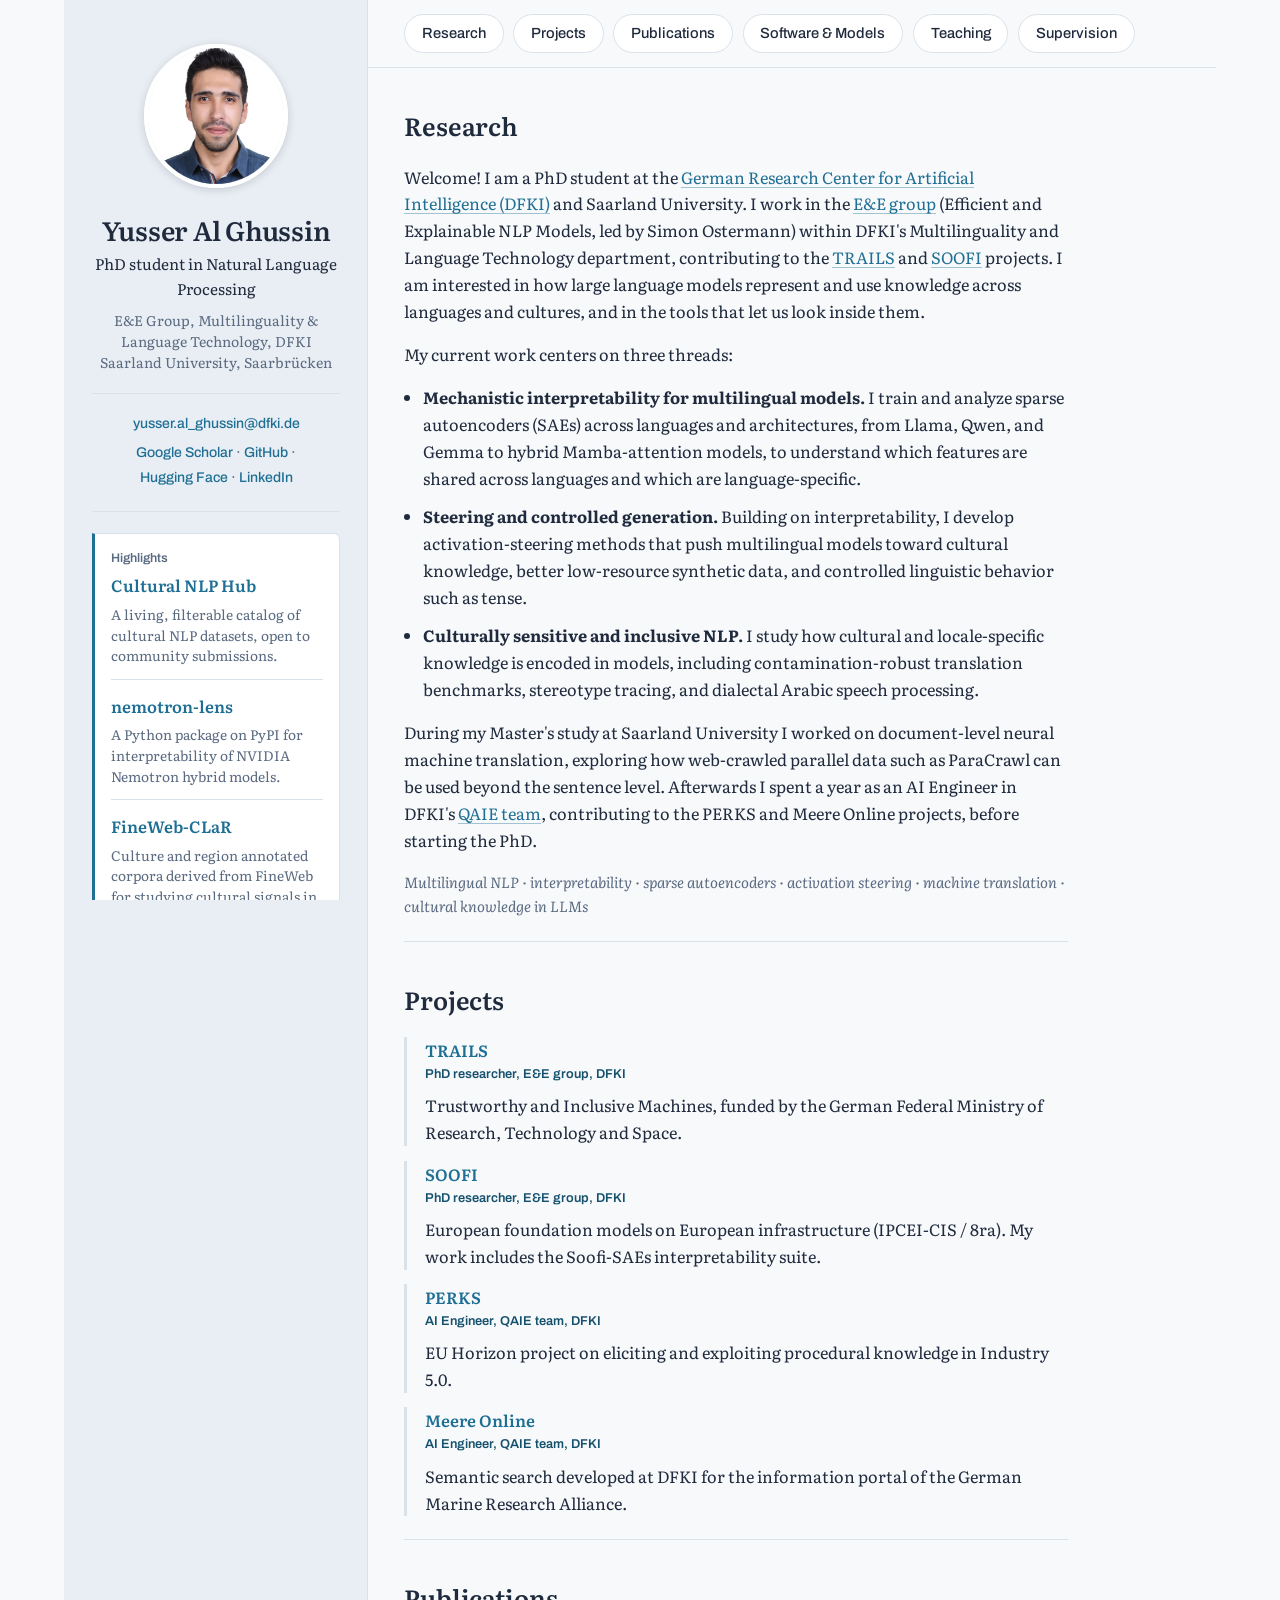
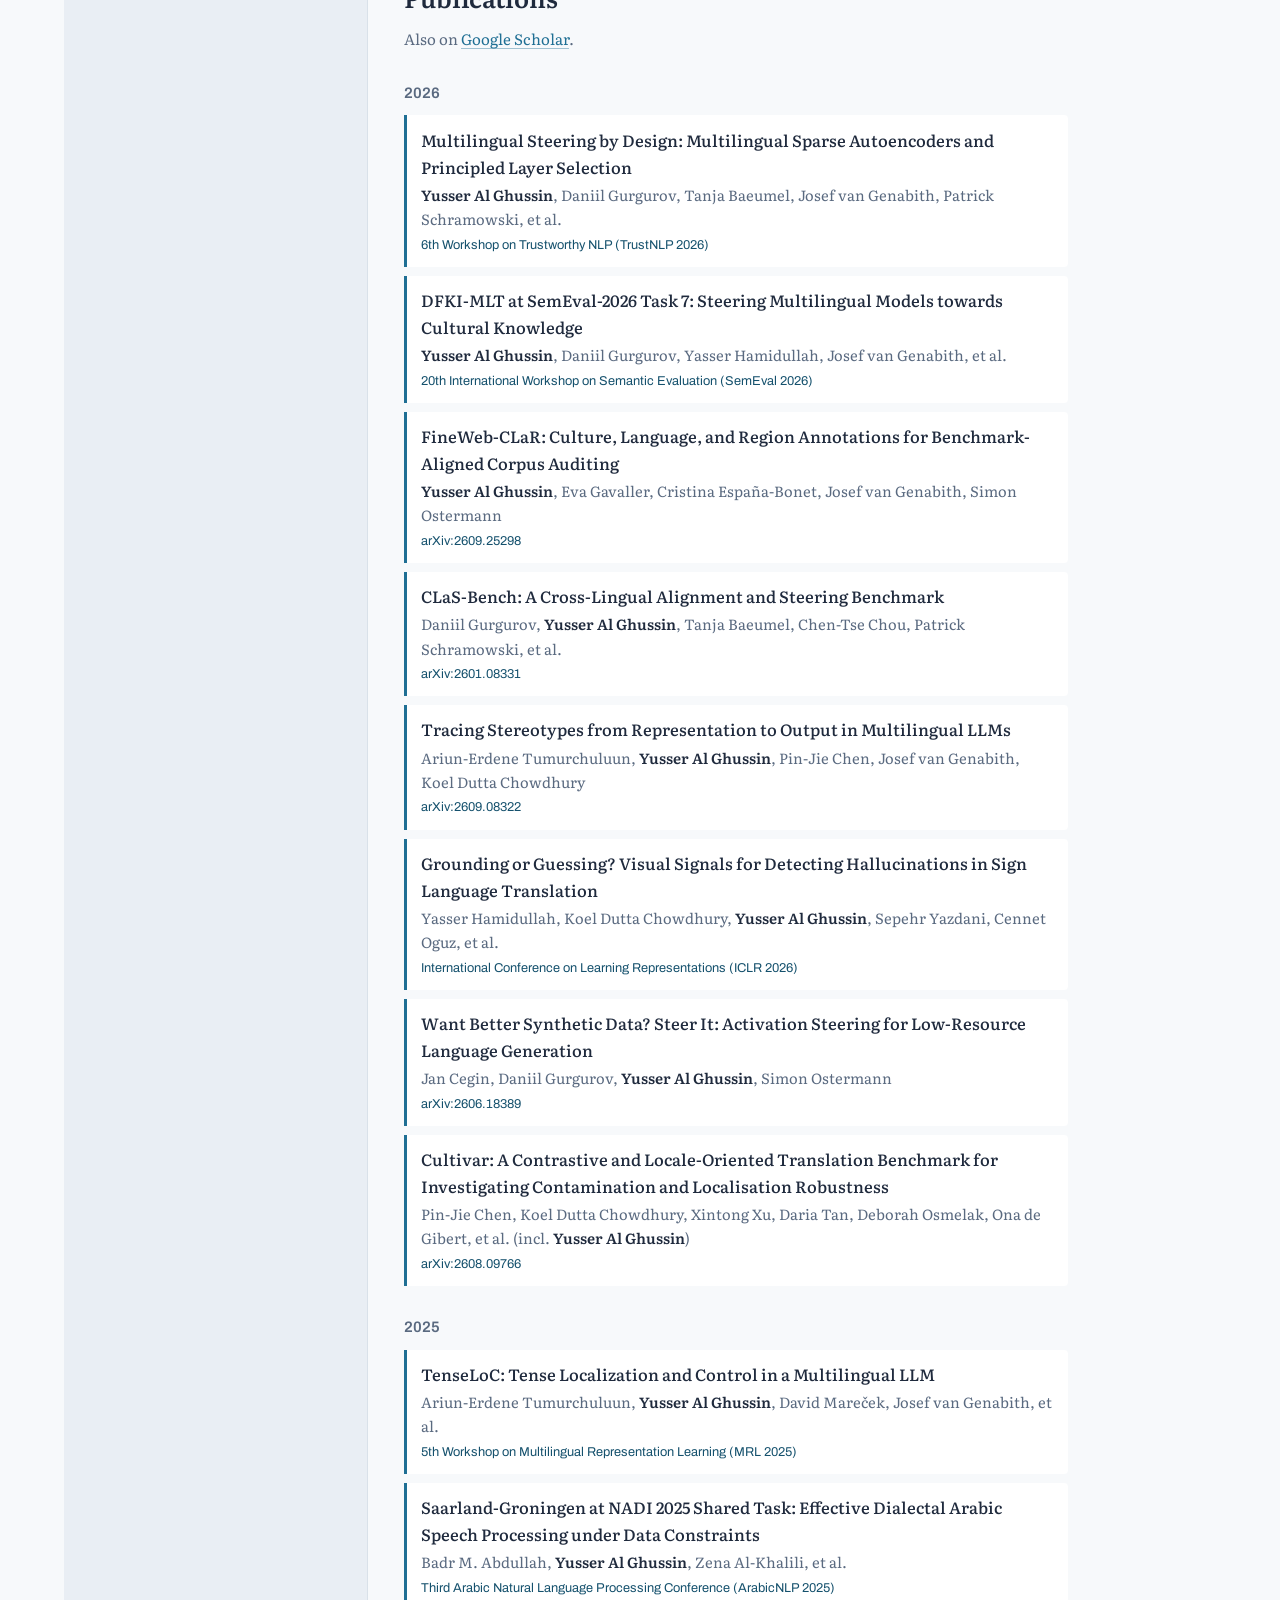
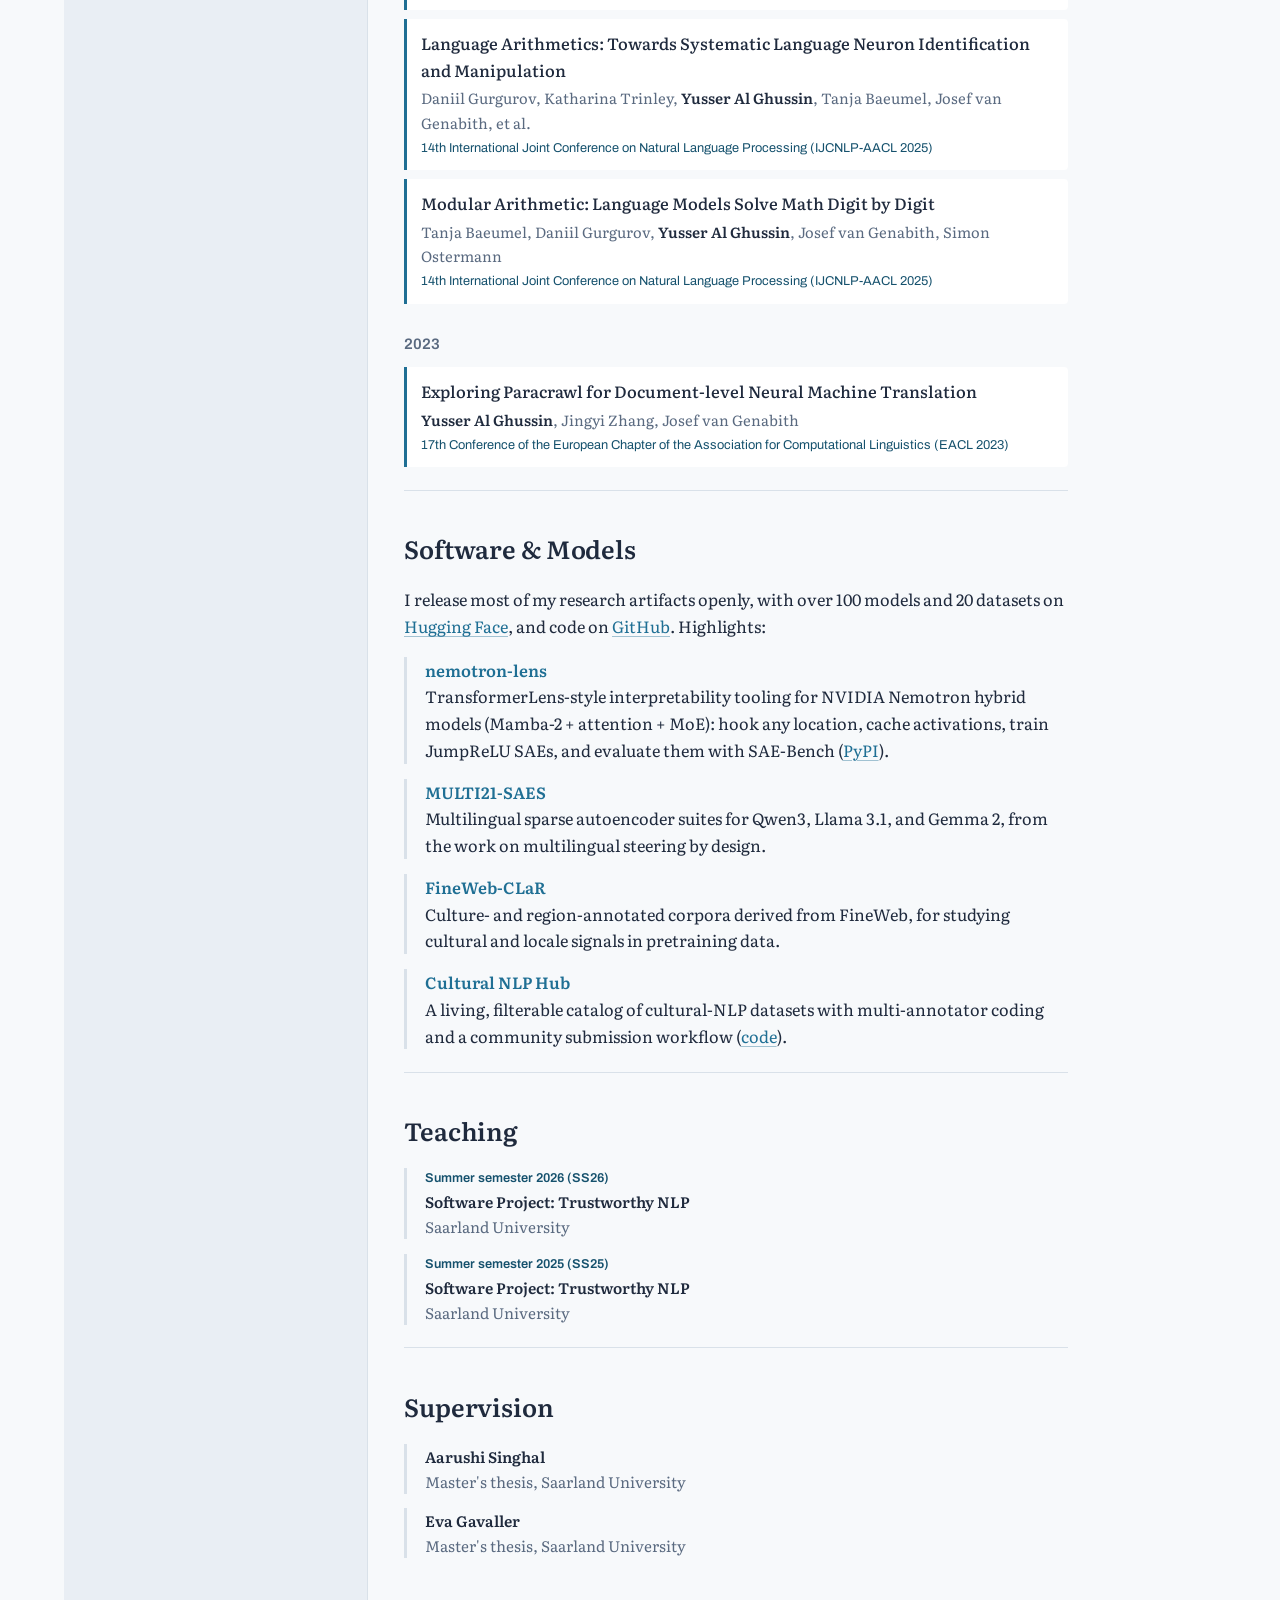
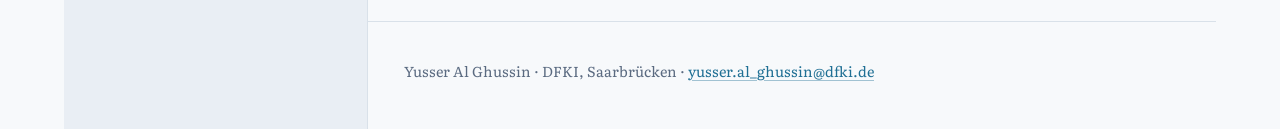
==== index.html @ ccde4823 "Add FineWeb-CLaR paper from Google Scholar Co-Authored-By: Claude Fable 5 <noreply@anthropic.com> Cl" ====
<!DOCTYPE html>
<html lang="en">
<head>
  <meta charset="utf-8">
  <meta name="viewport" content="width=device-width, initial-scale=1">
  <title>Yusser Al Ghussin</title>
  <meta name="description" content="Yusser Al Ghussin, PhD student at DFKI (TRAILS) and Saarland University. Multilingual NLP, interpretability, sparse autoencoders, and cultural knowledge in language models.">
  <link rel="canonical" href="https://yusser96.github.io/">
  <meta property="og:type" content="profile">
  <meta property="og:title" content="Yusser Al Ghussin">
  <meta property="og:description" content="PhD student at DFKI and Saarland University. Multilingual NLP, interpretability, sparse autoencoders, and cultural knowledge in language models.">
  <meta property="og:url" content="https://yusser96.github.io/">
  <meta property="og:image" content="https://yusser96.github.io/assets/profile.jpg">
  <meta name="twitter:card" content="summary">
  <script type="application/ld+json">
  {
    "@context": "https://schema.org",
    "@type": "Person",
    "name": "Yusser Al Ghussin",
    "url": "https://yusser96.github.io/",
    "image": "https://yusser96.github.io/assets/profile.jpg",
    "jobTitle": "PhD Student in Natural Language Processing",
    "email": "mailto:yusser.al_ghussin@dfki.de",
    "worksFor": [
      {
        "@type": "Organization",
        "name": "German Research Center for Artificial Intelligence (DFKI)",
        "url": "https://www.dfki.de"
      },
      {
        "@type": "CollegeOrUniversity",
        "name": "Saarland University",
        "url": "https://www.uni-saarland.de"
      }
    ],
    "knowsAbout": ["Multilingual NLP", "Interpretability", "Sparse Autoencoders", "Activation Steering", "Machine Translation", "Cultural Knowledge in Language Models"],
    "sameAs": [
      "https://scholar.google.com/citations?user=9yrUZzwAAAAJ",
      "https://github.com/Yusser96",
      "https://huggingface.co/Yusser",
      "https://www.linkedin.com/in/yusser-al-ghussin-402a30158/"
    ]
  }
  </script>
  <link rel="preconnect" href="https://fonts.googleapis.com">
  <link rel="preconnect" href="https://fonts.gstatic.com" crossorigin>
  <link href="https://fonts.googleapis.com/css2?family=Archivo:wght@400;500;600&family=Literata:ital,opsz,wght@0,7..72,400;0,7..72,500;0,7..72,600;1,7..72,400&display=swap" rel="stylesheet">
  <link rel="stylesheet" href="style.css">
  <link rel="icon" href="data:image/svg+xml,<svg xmlns='http://www.w3.org/2000/svg' viewBox='0 0 100 100'><circle cx='50' cy='50' r='46' fill='%231F6F94'/><text x='50' y='66' font-size='48' text-anchor='middle' fill='white' font-family='Georgia'>Y</text></svg>">
</head>
<body>

<div class="layout">

<aside class="sidebar">
  <div class="portrait">
    <img src="assets/profile.jpg" alt="Portrait of Yusser Al Ghussin"
         onerror="this.replaceWith(Object.assign(document.createElement('div'),{className:'monogram',textContent:'YA'}))">
  </div>
  <h1>Yusser Al&nbsp;Ghussin</h1>
  <p class="role">PhD student in Natural Language Processing</p>
  <p class="affiliation">E&amp;E Group, Multilinguality &amp; Language Technology, DFKI<br>
    Saarland University, Saarbrücken</p>
  <p class="side-email"><a href="mailto:yusser.al_ghussin@dfki.de">yusser.al_ghussin@dfki.de</a></p>
  <nav class="side-links" aria-label="Profiles">
    <a href="https://scholar.google.com/citations?user=9yrUZzwAAAAJ&amp;hl=en">Google Scholar</a> &middot;
    <a href="https://github.com/Yusser96">GitHub</a> &middot;
    <a href="https://huggingface.co/Yusser">Hugging Face</a> &middot;
    <a href="https://www.linkedin.com/in/yusser-al-ghussin-402a30158/">LinkedIn</a>
  </nav>
  <hr class="side-rule">
  <div class="highlight">
    <p class="highlight-label">Highlights</p>
    <a class="highlight-name" href="https://yusser96.github.io/cultural-nlp-hub/">Cultural NLP Hub</a>
    <p class="highlight-desc">A living, filterable catalog of cultural NLP datasets, open to community submissions.</p>
    <a class="highlight-name highlight-more" href="https://pypi.org/project/nemotron-lens/0.1.0/">nemotron-lens</a>
    <p class="highlight-desc">A Python package on PyPI for interpretability of NVIDIA Nemotron hybrid models.</p>
    <a class="highlight-name highlight-more" href="https://github.com/Yusser96/FineWeb-CLaR">FineWeb-CLaR</a>
    <p class="highlight-desc">Culture and region annotated corpora derived from FineWeb for studying cultural signals in pretraining data.</p>
  </div>
</aside>

<div class="content">

<nav class="tabs" aria-label="Sections">
  <a href="#research">Research</a>
  <a href="#projects">Projects</a>
  <a href="#publications">Publications</a>
  <a href="#software">Software &amp; Models</a>
  <a href="#teaching">Teaching</a>
  <a href="#supervision">Supervision</a>
</nav>

<main>

<section id="research">
  <h2>Research</h2>
  <p>Welcome! I am a PhD student at the <a href="https://www.dfki.de/en/web">German Research Center for Artificial Intelligence (DFKI)</a> and Saarland University. I work in the <a href="https://www.dfki.de/en/web/research/research-departments/multilinguality-and-language-technology/ee-team">E&amp;E group</a> (Efficient and Explainable NLP Models, led by Simon Ostermann) within DFKI's Multilinguality and Language Technology department, contributing to the <a href="https://trails-dfki.github.io">TRAILS</a> and <a href="https://www.soofi.info">SOOFI</a> projects. I am interested in how large language models represent and use knowledge across languages and cultures, and in the tools that let us look inside them.</p>
  <p>My current work centers on three threads:</p>
  <ul class="research-threads">
    <li><strong>Mechanistic interpretability for multilingual models.</strong> I train and analyze sparse autoencoders (SAEs) across languages and architectures, from Llama, Qwen, and Gemma to hybrid Mamba-attention models, to understand which features are shared across languages and which are language-specific.</li>
    <li><strong>Steering and controlled generation.</strong> Building on interpretability, I develop activation-steering methods that push multilingual models toward cultural knowledge, better low-resource synthetic data, and controlled linguistic behavior such as tense.</li>
    <li><strong>Culturally sensitive and inclusive NLP.</strong> I study how cultural and locale-specific knowledge is encoded in models, including contamination-robust translation benchmarks, stereotype tracing, and dialectal Arabic speech processing.</li>
  </ul>
  <p>During my Master's study at Saarland University I worked on document-level neural machine translation, exploring how web-crawled parallel data such as ParaCrawl can be used beyond the sentence level. Afterwards I spent a year as an AI Engineer in DFKI's <a href="https://www.dfki.de/en/web/research/research-departments/multilinguality-and-language-technology/qaie-team">QAIE team</a>, contributing to the PERKS and Meere Online projects, before starting the PhD.</p>
  <p class="keywords">Multilingual NLP &middot; interpretability &middot; sparse autoencoders &middot; activation steering &middot; machine translation &middot; cultural knowledge in LLMs</p>
</section>

<section id="projects">
  <h2>Projects</h2>
  <ul class="projects">
    <li>
      <span class="project-name"><a href="https://trails-dfki.github.io">TRAILS</a></span>
      <span class="project-role">PhD researcher, E&amp;E group, DFKI</span>
      Trustworthy and Inclusive Machines, funded by the German Federal Ministry of Research, Technology and Space.
    </li>
    <li>
      <span class="project-name"><a href="https://www.soofi.info">SOOFI</a></span>
      <span class="project-role">PhD researcher, E&amp;E group, DFKI</span>
      European foundation models on European infrastructure (IPCEI-CIS / 8ra). My work includes the Soofi-SAEs interpretability suite.
    </li>
    <li>
      <span class="project-name"><a href="https://perks-project.eu">PERKS</a></span>
      <span class="project-role">AI Engineer, QAIE team, DFKI</span>
      EU Horizon project on eliciting and exploiting procedural knowledge in Industry 5.0.
    </li>
    <li>
      <span class="project-name"><a href="https://www.meere-online.de/en/search/about-meere-online-search">Meere Online</a></span>
      <span class="project-role">AI Engineer, QAIE team, DFKI</span>
      Semantic search developed at DFKI for the information portal of the German Marine Research Alliance.
    </li>
  </ul>
</section>

<section id="publications">
  <h2>Publications</h2>
  <p class="section-note">Also on <a href="https://scholar.google.com/citations?user=9yrUZzwAAAAJ&amp;hl=en">Google Scholar</a>.</p>

  <h3>2026</h3>
  <ol class="pubs">
    <li>
      <span class="pub-title"><a href="https://arxiv.org/abs/2605.23036">Multilingual Steering by Design: Multilingual Sparse Autoencoders and Principled Layer Selection</a></span>
      <span class="pub-authors"><em>Yusser Al Ghussin</em>, Daniil Gurgurov, Tanja Baeumel, Josef van Genabith, Patrick Schramowski, et al.</span>
      <span class="pub-venue">6th Workshop on Trustworthy NLP (TrustNLP 2026)</span>
    </li>
    <li>
      <span class="pub-title"><a href="https://scholar.google.com/citations?user=9yrUZzwAAAAJ&amp;hl=en">DFKI-MLT at SemEval-2026 Task 7: Steering Multilingual Models towards Cultural Knowledge</a></span>
      <span class="pub-authors"><em>Yusser Al Ghussin</em>, Daniil Gurgurov, Yasser Hamidullah, Josef van Genabith, et al.</span>
      <span class="pub-venue">20th International Workshop on Semantic Evaluation (SemEval 2026)</span>
    </li>
    <li>
      <span class="pub-title"><a href="https://arxiv.org/abs/2609.25298">FineWeb-CLaR: Culture, Language, and Region Annotations for Benchmark-Aligned Corpus Auditing</a></span>
      <span class="pub-authors"><em>Yusser Al Ghussin</em>, Eva Gavaller, Cristina España-Bonet, Josef van Genabith, Simon Ostermann</span>
      <span class="pub-venue">arXiv:2609.25298</span>
    </li>
    <li>
      <span class="pub-title"><a href="https://arxiv.org/abs/2601.08331">CLaS-Bench: A Cross-Lingual Alignment and Steering Benchmark</a></span>
      <span class="pub-authors">Daniil Gurgurov, <em>Yusser Al Ghussin</em>, Tanja Baeumel, Chen-Tse Chou, Patrick Schramowski, et al.</span>
      <span class="pub-venue">arXiv:2601.08331</span>
    </li>
    <li>
      <span class="pub-title"><a href="https://arxiv.org/abs/2609.08322">Tracing Stereotypes from Representation to Output in Multilingual LLMs</a></span>
      <span class="pub-authors">Ariun-Erdene Tumurchuluun, <em>Yusser Al Ghussin</em>, Pin-Jie Chen, Josef van Genabith, Koel Dutta Chowdhury</span>
      <span class="pub-venue">arXiv:2609.08322</span>
    </li>
    <li>
      <span class="pub-title"><a href="https://scholar.google.com/citations?user=9yrUZzwAAAAJ&amp;hl=en">Grounding or Guessing? Visual Signals for Detecting Hallucinations in Sign Language Translation</a></span>
      <span class="pub-authors">Yasser Hamidullah, Koel Dutta Chowdhury, <em>Yusser Al Ghussin</em>, Sepehr Yazdani, Cennet Oguz, et al.</span>
      <span class="pub-venue">International Conference on Learning Representations (ICLR 2026)</span>
    </li>
    <li>
      <span class="pub-title"><a href="https://arxiv.org/abs/2606.18389">Want Better Synthetic Data? Steer It: Activation Steering for Low-Resource Language Generation</a></span>
      <span class="pub-authors">Jan Cegin, Daniil Gurgurov, <em>Yusser Al Ghussin</em>, Simon Ostermann</span>
      <span class="pub-venue">arXiv:2606.18389</span>
    </li>
    <li>
      <span class="pub-title"><a href="https://arxiv.org/abs/2608.09766">Cultivar: A Contrastive and Locale-Oriented Translation Benchmark for Investigating Contamination and Localisation Robustness</a></span>
      <span class="pub-authors">Pin-Jie Chen, Koel Dutta Chowdhury, Xintong Xu, Daria Tan, Deborah Osmelak, Ona de Gibert, et al. (incl. <em>Yusser Al Ghussin</em>)</span>
      <span class="pub-venue">arXiv:2608.09766</span>
    </li>
  </ol>

  <h3>2025</h3>
  <ol class="pubs">
    <li>
      <span class="pub-title"><a href="https://scholar.google.com/citations?user=9yrUZzwAAAAJ&amp;hl=en">TenseLoC: Tense Localization and Control in a Multilingual LLM</a></span>
      <span class="pub-authors">Ariun-Erdene Tumurchuluun, <em>Yusser Al Ghussin</em>, David Mareček, Josef van Genabith, et al.</span>
      <span class="pub-venue">5th Workshop on Multilingual Representation Learning (MRL 2025)</span>
    </li>
    <li>
      <span class="pub-title"><a href="https://scholar.google.com/citations?user=9yrUZzwAAAAJ&amp;hl=en">Saarland-Groningen at NADI 2025 Shared Task: Effective Dialectal Arabic Speech Processing under Data Constraints</a></span>
      <span class="pub-authors">Badr M. Abdullah, <em>Yusser Al Ghussin</em>, Zena Al-Khalili, et al.</span>
      <span class="pub-venue">Third Arabic Natural Language Processing Conference (ArabicNLP 2025)</span>
    </li>
    <li>
      <span class="pub-title"><a href="https://scholar.google.com/citations?user=9yrUZzwAAAAJ&amp;hl=en">Language Arithmetics: Towards Systematic Language Neuron Identification and Manipulation</a></span>
      <span class="pub-authors">Daniil Gurgurov, Katharina Trinley, <em>Yusser Al Ghussin</em>, Tanja Baeumel, Josef van Genabith, et al.</span>
      <span class="pub-venue">14th International Joint Conference on Natural Language Processing (IJCNLP-AACL 2025)</span>
    </li>
    <li>
      <span class="pub-title"><a href="https://scholar.google.com/citations?user=9yrUZzwAAAAJ&amp;hl=en">Modular Arithmetic: Language Models Solve Math Digit by Digit</a></span>
      <span class="pub-authors">Tanja Baeumel, Daniil Gurgurov, <em>Yusser Al Ghussin</em>, Josef van Genabith, Simon Ostermann</span>
      <span class="pub-venue">14th International Joint Conference on Natural Language Processing (IJCNLP-AACL 2025)</span>
    </li>
  </ol>

  <h3>2023</h3>
  <ol class="pubs">
    <li>
      <span class="pub-title"><a href="https://aclanthology.org/2023.findings-eacl.62/">Exploring Paracrawl for Document-level Neural Machine Translation</a></span>
      <span class="pub-authors"><em>Yusser Al Ghussin</em>, Jingyi Zhang, Josef van Genabith</span>
      <span class="pub-venue">17th Conference of the European Chapter of the Association for Computational Linguistics (EACL 2023)</span>
    </li>
  </ol>
</section>

<section id="software">
  <h2>Software &amp; Models</h2>
  <p>I release most of my research artifacts openly, with over 100 models and 20 datasets on <a href="https://huggingface.co/Yusser">Hugging Face</a>, and code on <a href="https://github.com/Yusser96">GitHub</a>. Highlights:</p>
  <ul class="projects">
    <li>
      <span class="project-name"><a href="https://github.com/Yusser96/nemotron-lens">nemotron-lens</a></span>
      TransformerLens-style interpretability tooling for NVIDIA Nemotron hybrid models (Mamba-2 + attention + MoE): hook any location, cache activations, train JumpReLU SAEs, and evaluate them with SAE-Bench (<a href="https://pypi.org/project/nemotron-lens/0.1.0/">PyPI</a>).
    </li>
    <li>
      <span class="project-name"><a href="https://huggingface.co/Yusser">MULTI21-SAES</a></span>
      Multilingual sparse autoencoder suites for Qwen3, Llama&nbsp;3.1, and Gemma&nbsp;2, from the work on multilingual steering by design.
    </li>
    <li>
      <span class="project-name"><a href="https://github.com/Yusser96/FineWeb-CLaR">FineWeb-CLaR</a></span>
      Culture- and region-annotated corpora derived from FineWeb, for studying cultural and locale signals in pretraining data.
    </li>
    <li>
      <span class="project-name"><a href="https://yusser96.github.io/cultural-nlp-hub/">Cultural NLP Hub</a></span>
      A living, filterable catalog of cultural-NLP datasets with multi-annotator coding and a community submission workflow (<a href="https://github.com/Yusser96/cultural-nlp-hub">code</a>).
    </li>
  </ul>
</section>

<section id="teaching">
  <h2>Teaching</h2>
  <ul class="teaching-list">
    <li>
      <span class="teaching-term">Summer semester 2026 (SS26)</span>
      <span class="teaching-course">Software Project: Trustworthy NLP</span>
      Saarland University
    </li>
    <li>
      <span class="teaching-term">Summer semester 2025 (SS25)</span>
      <span class="teaching-course">Software Project: Trustworthy NLP</span>
      Saarland University
    </li>
  </ul>
</section>

<section id="supervision">
  <h2>Supervision</h2>
  <ul class="teaching-list">
    <li>
      <span class="teaching-course">Aarushi Singhal</span>
      Master's thesis, Saarland University
    </li>
    <li>
      <span class="teaching-course">Eva Gavaller</span>
      Master's thesis, Saarland University
    </li>
  </ul>
</section>

</main>

<footer>
  <p>Yusser Al Ghussin &middot; DFKI, Saarbrücken &middot; <a href="mailto:yusser.al_ghussin@dfki.de">yusser.al_ghussin@dfki.de</a></p>
</footer>

</div>

</div>

</body>
</html>
---- style.css ----
:root {
  --paper: #f7f9fb;
  --ink: #1f2a3d;
  --ink-soft: #5a6a80;
  --teal: #1f6f94;
  --teal-deep: #15516d;
  --rule: #d9e1e9;
  --card: #ffffff;
  --side: #e9eef4;
}

* { box-sizing: border-box; }

html { scroll-behavior: smooth; }

@media (prefers-reduced-motion: reduce) {
  html { scroll-behavior: auto; }
}

body {
  margin: 0;
  background: var(--paper);
  color: var(--ink);
  font-family: "Literata", Georgia, serif;
  font-size: 1.02rem;
  line-height: 1.65;
}

a {
  color: var(--teal);
  text-decoration-color: color-mix(in srgb, var(--teal) 40%, transparent);
  text-underline-offset: 3px;
}
a:hover { color: var(--teal-deep); text-decoration-color: var(--teal-deep); }
a:focus-visible {
  outline: 2px solid var(--teal);
  outline-offset: 2px;
  border-radius: 2px;
}

/* ---------- Two-column layout ---------- */

.layout {
  display: grid;
  grid-template-columns: 19rem minmax(0, 1fr);
  max-width: 72rem;
  margin: 0 auto;
  min-height: 100vh;
  background: linear-gradient(90deg,
    var(--side) 0,
    var(--side) calc(19rem - 1px),
    var(--rule) calc(19rem - 1px),
    var(--rule) 19rem,
    transparent 19rem);
}

/* ---------- Sidebar ---------- */

.sidebar {
  padding: 2.75rem 1.75rem 2rem;
  position: sticky;
  top: 0;
  align-self: start;
  max-height: 100vh;
  overflow-y: auto;
  display: flex;
  flex-direction: column;
  align-items: center;
  text-align: center;
}

.portrait img,
.monogram {
  width: 9rem;
  height: 9rem;
  border-radius: 50%;
  object-fit: cover;
  border: 4px solid var(--card);
  box-shadow: 0 2px 8px rgba(31, 42, 61, 0.18);
}

.monogram {
  display: flex;
  align-items: center;
  justify-content: center;
  background: var(--teal);
  color: #f2f5f1;
  font-family: "Literata", Georgia, serif;
  font-weight: 600;
  font-size: 3rem;
  letter-spacing: 0.04em;
}

.sidebar h1 {
  margin: 1.2rem 0 0.3rem;
  font-size: 1.65rem;
  font-weight: 600;
  line-height: 1.2;
  letter-spacing: -0.01em;
}

.role {
  margin: 0 0 0.5rem;
  font-size: 0.96rem;
  color: var(--ink);
}

.affiliation {
  margin: 0 0 1.3rem;
  font-size: 0.88rem;
  color: var(--ink-soft);
  line-height: 1.5;
}

.side-email {
  width: 100%;
  margin: 0 0 0.3rem;
  padding-top: 1.1rem;
  border-top: 1px solid var(--rule);
  text-align: center;
  font-family: "Archivo", "Helvetica Neue", Arial, sans-serif;
  font-size: 0.88rem;
  font-weight: 500;
}

.side-email a {
  text-decoration: none;
  overflow-wrap: anywhere;
}

.side-links {
  width: 100%;
  text-align: center;
  line-height: 1.8;
  color: var(--ink-soft);
  font-family: "Archivo", "Helvetica Neue", Arial, sans-serif;
  font-size: 0.88rem;
  font-weight: 500;
}

.side-links a {
  text-decoration: none;
  white-space: nowrap;
}
.side-links a:hover { text-decoration: underline; }

.side-rule {
  width: 100%;
  border: none;
  border-top: 1px solid var(--rule);
  margin: 1.3rem 0 0;
}

.highlight {
  width: 100%;
  margin-top: 1.3rem;
  padding: 0.85rem 1rem 0.95rem;
  background: var(--card);
  border: 1px solid var(--rule);
  border-left: 3px solid var(--teal);
  border-radius: 0 6px 6px 0;
  text-align: left;
}

.highlight-label {
  margin: 0 0 0.25rem;
  font-family: "Archivo", "Helvetica Neue", Arial, sans-serif;
  font-size: 0.78rem;
  font-weight: 600;
  color: var(--ink-soft);
}

.highlight-name {
  font-weight: 600;
  font-size: 1.02rem;
  text-decoration: none;
}
.highlight-name:hover { text-decoration: underline; }

.highlight-more {
  display: block;
  margin-top: 0.8rem;
  padding-top: 0.8rem;
  border-top: 1px solid var(--rule);
}

.highlight-desc {
  margin: 0.3rem 0 0;
  font-size: 0.86rem;
  color: var(--ink-soft);
  line-height: 1.5;
}

/* ---------- Right column ---------- */

.content { min-width: 0; }

.tabs {
  position: sticky;
  top: 0;
  z-index: 10;
  background: color-mix(in srgb, var(--paper) 92%, transparent);
  backdrop-filter: blur(6px);
  border-bottom: 1px solid var(--rule);
  display: flex;
  flex-wrap: wrap;
  gap: 0.6rem;
  padding: 0.85rem 2.25rem;
  font-family: "Archivo", "Helvetica Neue", Arial, sans-serif;
  font-size: 0.92rem;
  font-weight: 500;
}

.tabs a {
  color: var(--ink);
  text-decoration: none;
  padding: 0.42rem 1.05rem;
  border: 1px solid var(--rule);
  border-radius: 999px;
  background: var(--card);
  white-space: nowrap;
  transition: background-color 0.15s ease, color 0.15s ease, border-color 0.15s ease;
}

.tabs a:hover {
  background: var(--teal);
  border-color: var(--teal);
  color: #f2f5f1;
}

/* ---------- Sections ---------- */

main {
  max-width: 46rem;
  padding: 0 2.25rem 3rem;
}

section {
  padding-top: 2.4rem;
  scroll-margin-top: 4.2rem;
}

section + section {
  margin-top: 1.4rem;
  border-top: 1px solid var(--rule);
}

h2 {
  font-size: 1.55rem;
  font-weight: 600;
  margin: 0 0 1rem;
  letter-spacing: -0.005em;
}

h3 {
  font-family: "Archivo", "Helvetica Neue", Arial, sans-serif;
  font-size: 0.95rem;
  font-weight: 600;
  color: var(--ink-soft);
  margin: 1.8rem 0 0.6rem;
}

.section-note {
  margin-top: -0.5rem;
  color: var(--ink-soft);
  font-size: 0.94rem;
}

.keywords {
  color: var(--ink-soft);
  font-size: 0.92rem;
  font-style: italic;
}

.research-threads { padding-left: 1.2rem; }
.research-threads li { margin-bottom: 0.7rem; }

/* ---------- Publications ---------- */

.pubs {
  list-style: none;
  margin: 0;
  padding: 0;
}

.pubs li {
  padding: 0.7rem 0.9rem;
  margin-bottom: 0.55rem;
  background: var(--card);
  border-left: 3px solid var(--teal);
  border-radius: 0 4px 4px 0;
}

.pubs .pub-title { display: block; font-weight: 500; }
.pubs .pub-title a { text-decoration: none; color: var(--ink); }
.pubs .pub-title a:hover { color: var(--teal-deep); text-decoration: underline; }

.pubs .pub-authors {
  display: block;
  font-size: 0.92rem;
  color: var(--ink-soft);
  margin-top: 0.15rem;
}
.pubs .pub-authors em { font-style: normal; font-weight: 600; color: var(--ink); }

.pubs .pub-venue {
  display: block;
  font-family: "Archivo", "Helvetica Neue", Arial, sans-serif;
  font-size: 0.8rem;
  color: var(--teal-deep);
  margin-top: 0.2rem;
}

/* ---------- Projects & service ---------- */

.projects {
  list-style: none;
  margin: 0;
  padding: 0;
}

.projects li {
  margin-bottom: 0.9rem;
  padding-left: 1.1rem;
  border-left: 3px solid var(--rule);
}

.project-name {
  display: block;
  font-weight: 600;
}

.project-role { margin-bottom: 0.45rem; }
.project-name a { text-decoration: none; }
.project-name a:hover { text-decoration: underline; }

.teaching-list {
  list-style: none;
  margin: 0;
  padding: 0;
}

.teaching-list li {
  margin-bottom: 0.9rem;
  padding-left: 1.1rem;
  border-left: 3px solid var(--rule);
  color: var(--ink-soft);
  font-size: 0.95rem;
}

.teaching-term,
.project-role {
  display: block;
  font-family: "Archivo", "Helvetica Neue", Arial, sans-serif;
  font-size: 0.8rem;
  font-weight: 600;
  color: var(--teal-deep);
}

.teaching-course {
  display: block;
  font-weight: 600;
  color: var(--ink);
}

/* ---------- Footer ---------- */

footer {
  border-top: 1px solid var(--rule);
  color: var(--ink-soft);
  font-size: 0.9rem;
  padding: 1.4rem 2.25rem 2rem;
}

/* ---------- Small screens ---------- */

@media (max-width: 760px) {
  .layout {
    grid-template-columns: 1fr;
    background: none;
  }

  .sidebar {
    position: static;
    max-height: none;
    background: var(--side);
    border-bottom: 1px solid var(--rule);
    padding: 2.25rem 1.25rem 1.75rem;
  }

  .highlight { max-width: 24rem; margin-left: auto; margin-right: auto; }

  .tabs {
    padding: 0.7rem 1.25rem;
    flex-wrap: nowrap;
    overflow-x: auto;
  }

  main { padding: 0 1.25rem 3rem; }
  footer { padding: 1.4rem 1.25rem 2rem; text-align: center; }
}
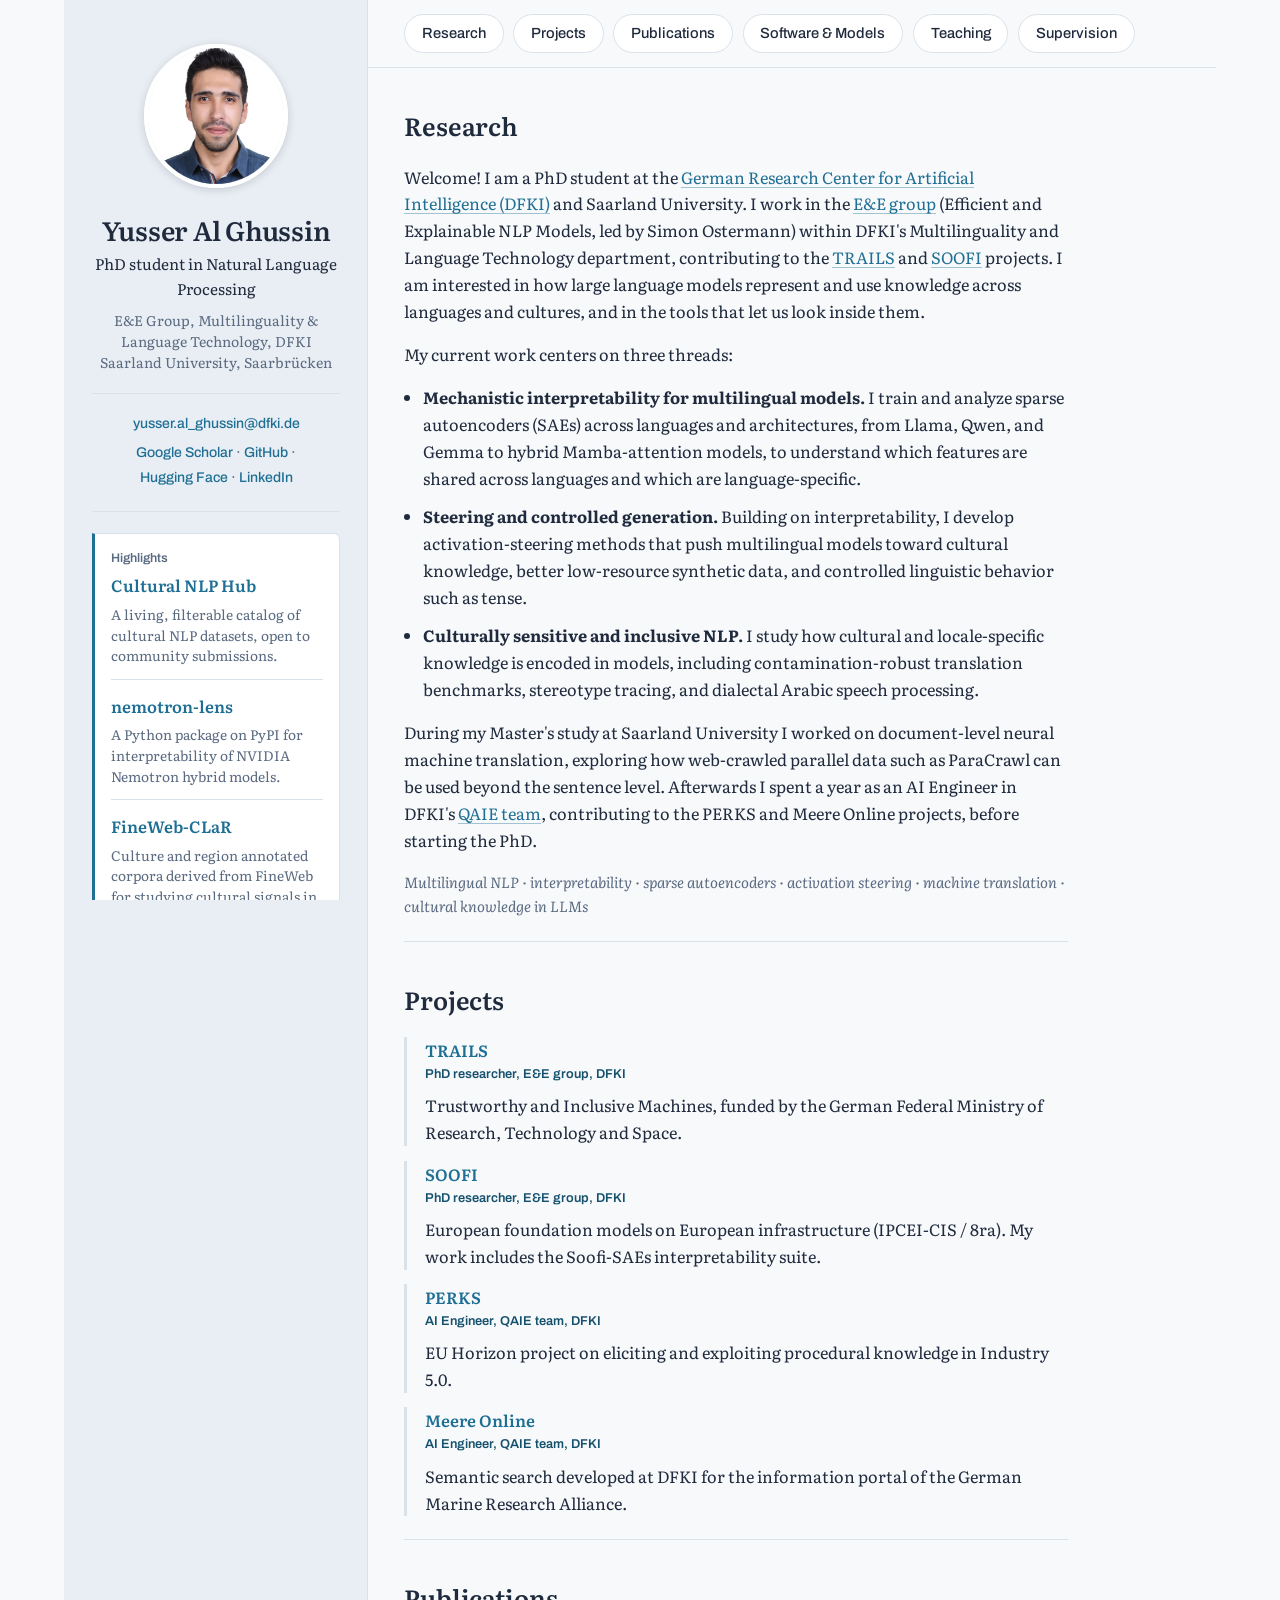
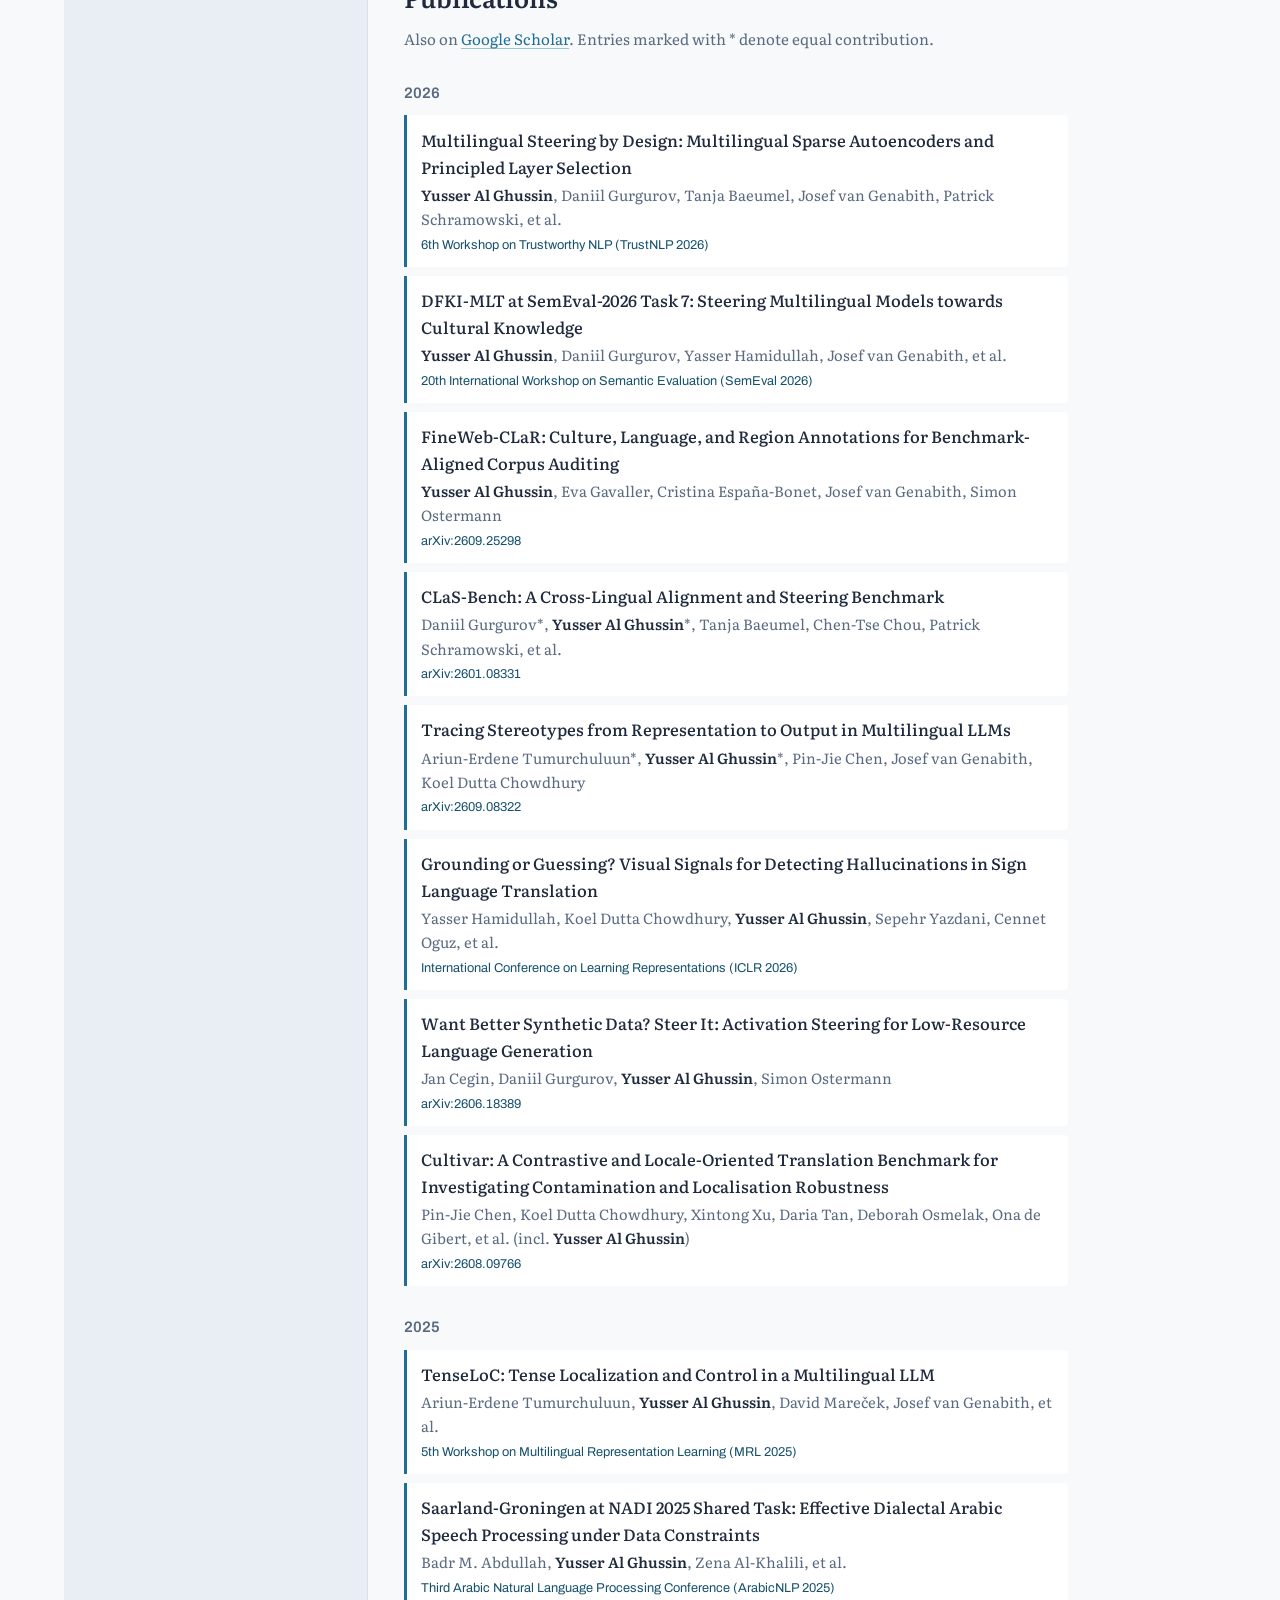
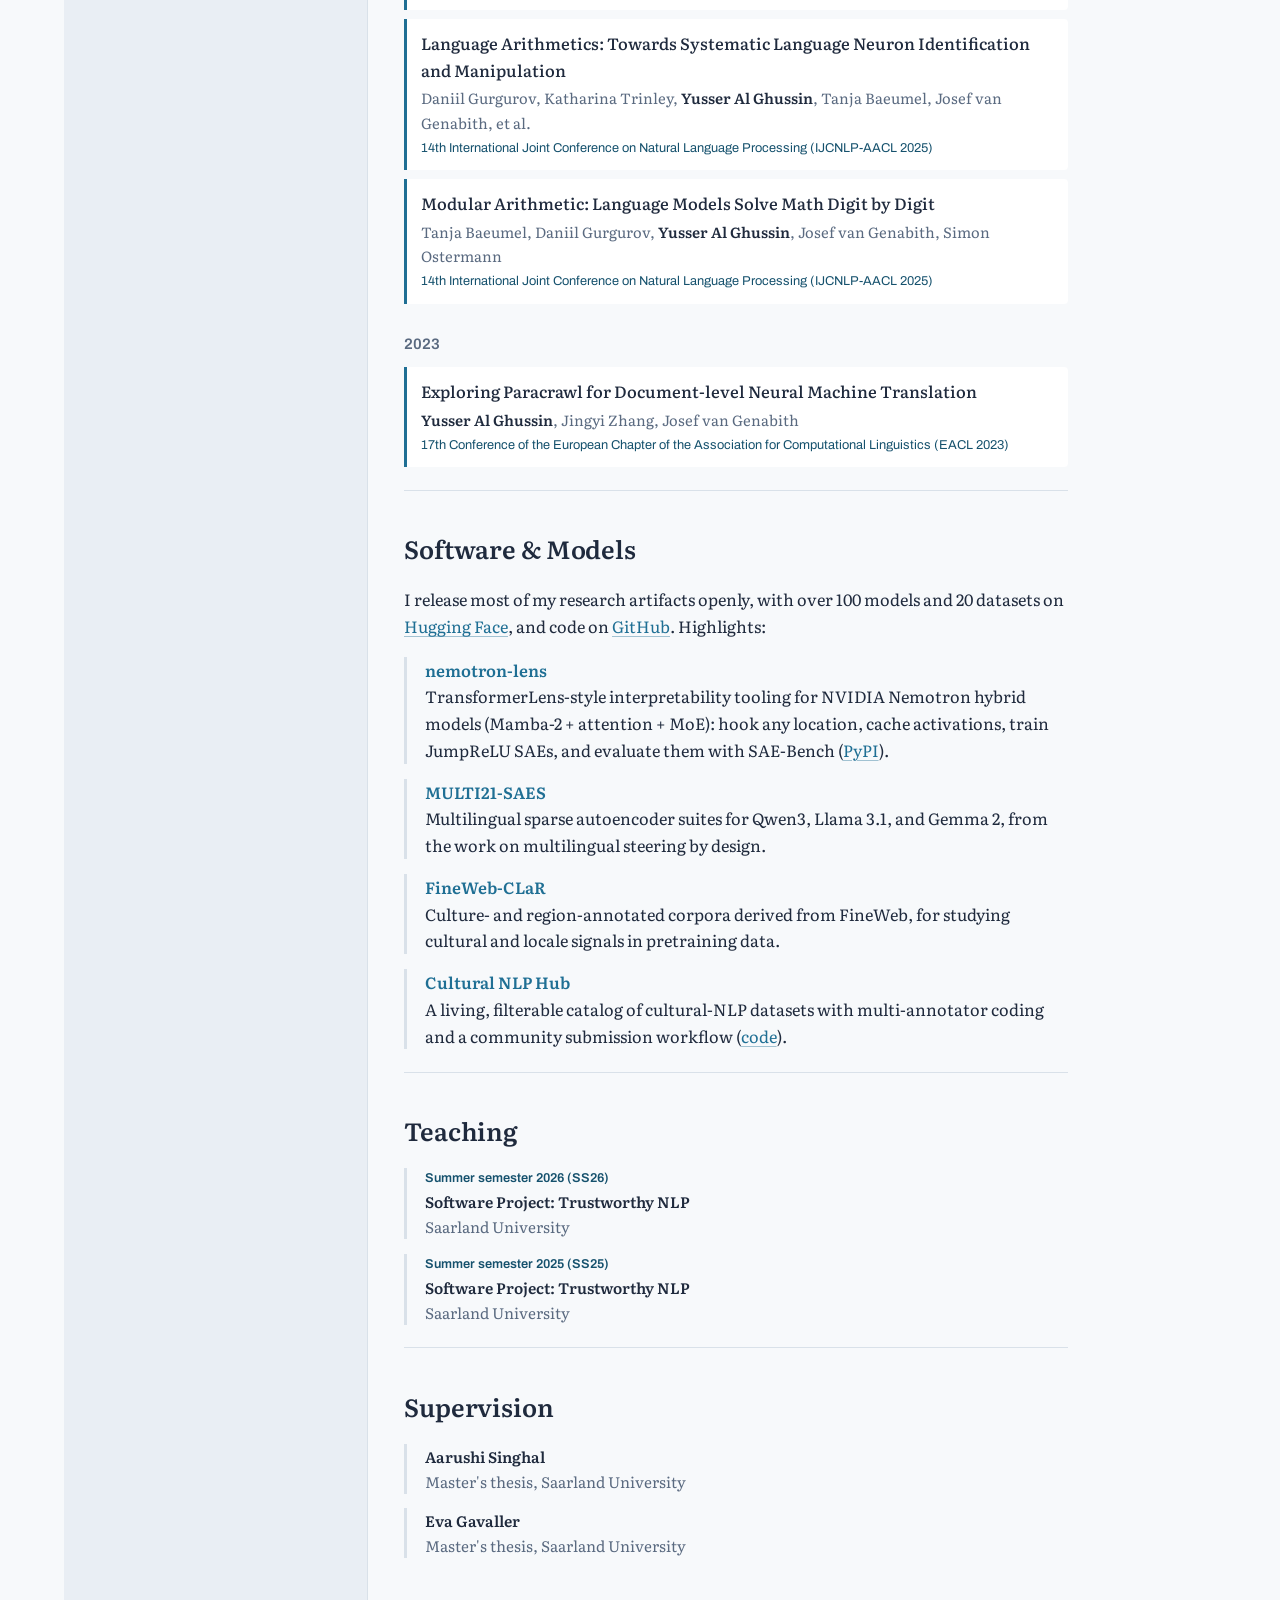
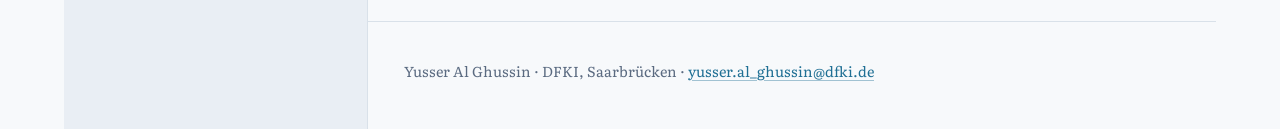
==== commit 0c4f0d41: "Mark equal contribution on CLaS-Bench and Tracing Stereotypes Co-Authored-By: Claude Fable 5 <norepl" ====
--- a/index.html
+++ b/index.html
@@ -134,7 +134,7 @@
 
 <section id="publications">
   <h2>Publications</h2>
-  <p class="section-note">Also on <a href="https://scholar.google.com/citations?user=9yrUZzwAAAAJ&amp;hl=en">Google Scholar</a>.</p>
+  <p class="section-note">Also on <a href="https://scholar.google.com/citations?user=9yrUZzwAAAAJ&amp;hl=en">Google Scholar</a>. Entries marked with * denote equal contribution.</p>
 
   <h3>2026</h3>
   <ol class="pubs">
@@ -155,12 +155,12 @@
     </li>
     <li>
       <span class="pub-title"><a href="https://arxiv.org/abs/2601.08331">CLaS-Bench: A Cross-Lingual Alignment and Steering Benchmark</a></span>
-      <span class="pub-authors">Daniil Gurgurov, <em>Yusser Al Ghussin</em>, Tanja Baeumel, Chen-Tse Chou, Patrick Schramowski, et al.</span>
+      <span class="pub-authors">Daniil Gurgurov*, <em>Yusser Al Ghussin</em>*, Tanja Baeumel, Chen-Tse Chou, Patrick Schramowski, et al.</span>
       <span class="pub-venue">arXiv:2601.08331</span>
     </li>
     <li>
       <span class="pub-title"><a href="https://arxiv.org/abs/2609.08322">Tracing Stereotypes from Representation to Output in Multilingual LLMs</a></span>
-      <span class="pub-authors">Ariun-Erdene Tumurchuluun, <em>Yusser Al Ghussin</em>, Pin-Jie Chen, Josef van Genabith, Koel Dutta Chowdhury</span>
+      <span class="pub-authors">Ariun-Erdene Tumurchuluun*, <em>Yusser Al Ghussin</em>*, Pin-Jie Chen, Josef van Genabith, Koel Dutta Chowdhury</span>
       <span class="pub-venue">arXiv:2609.08322</span>
     </li>
     <li>
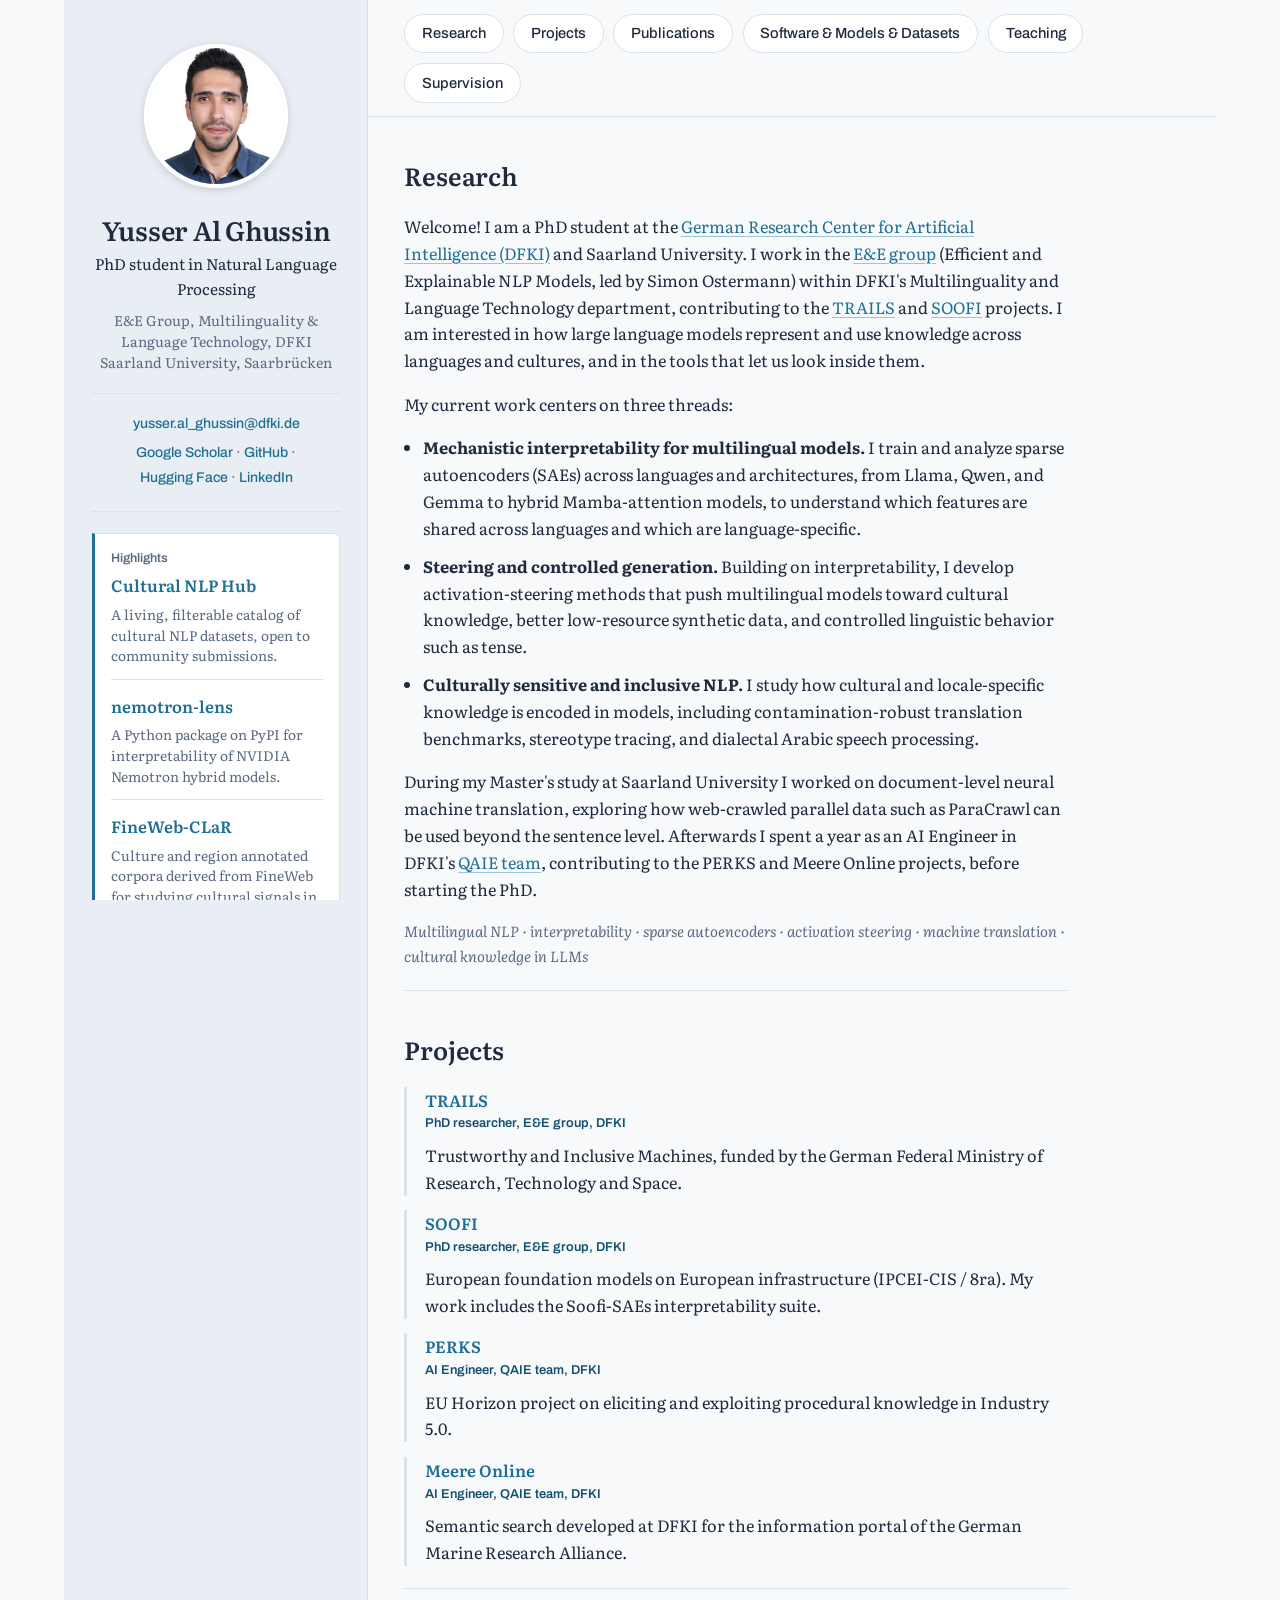
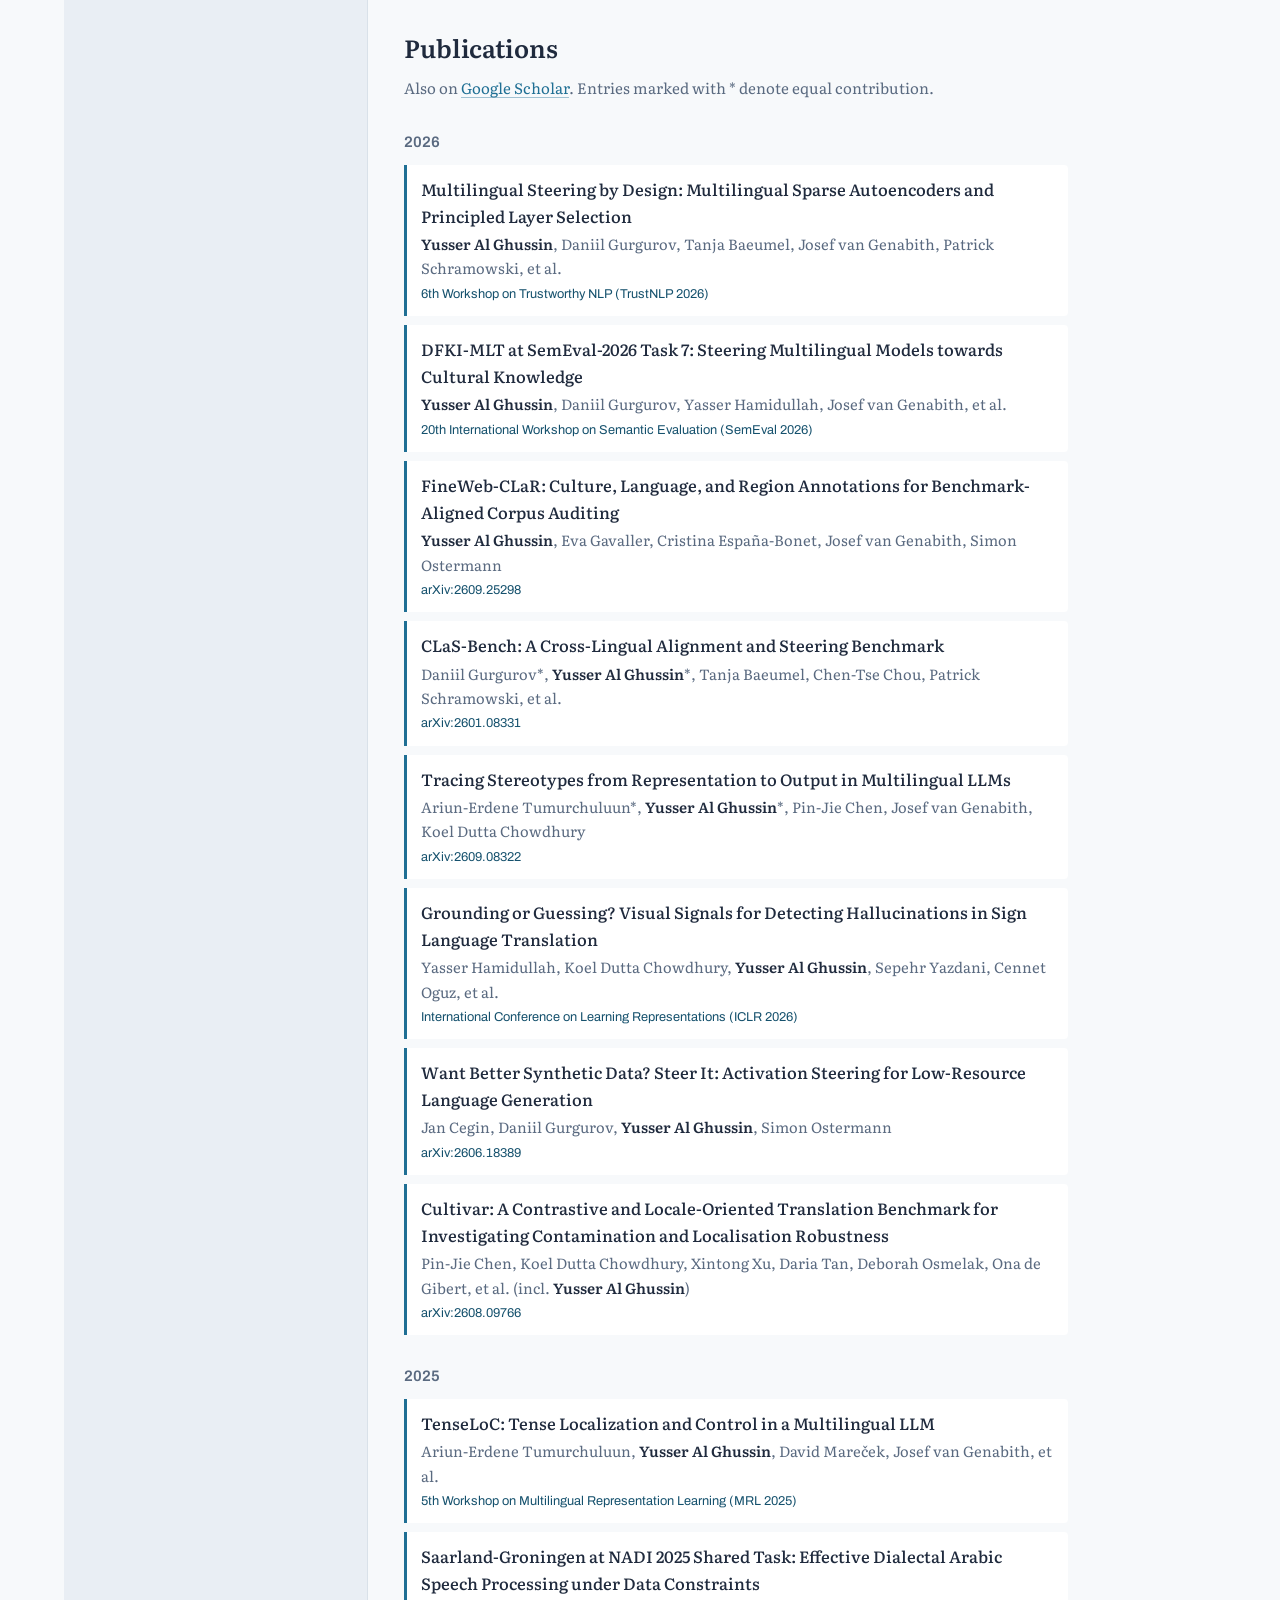
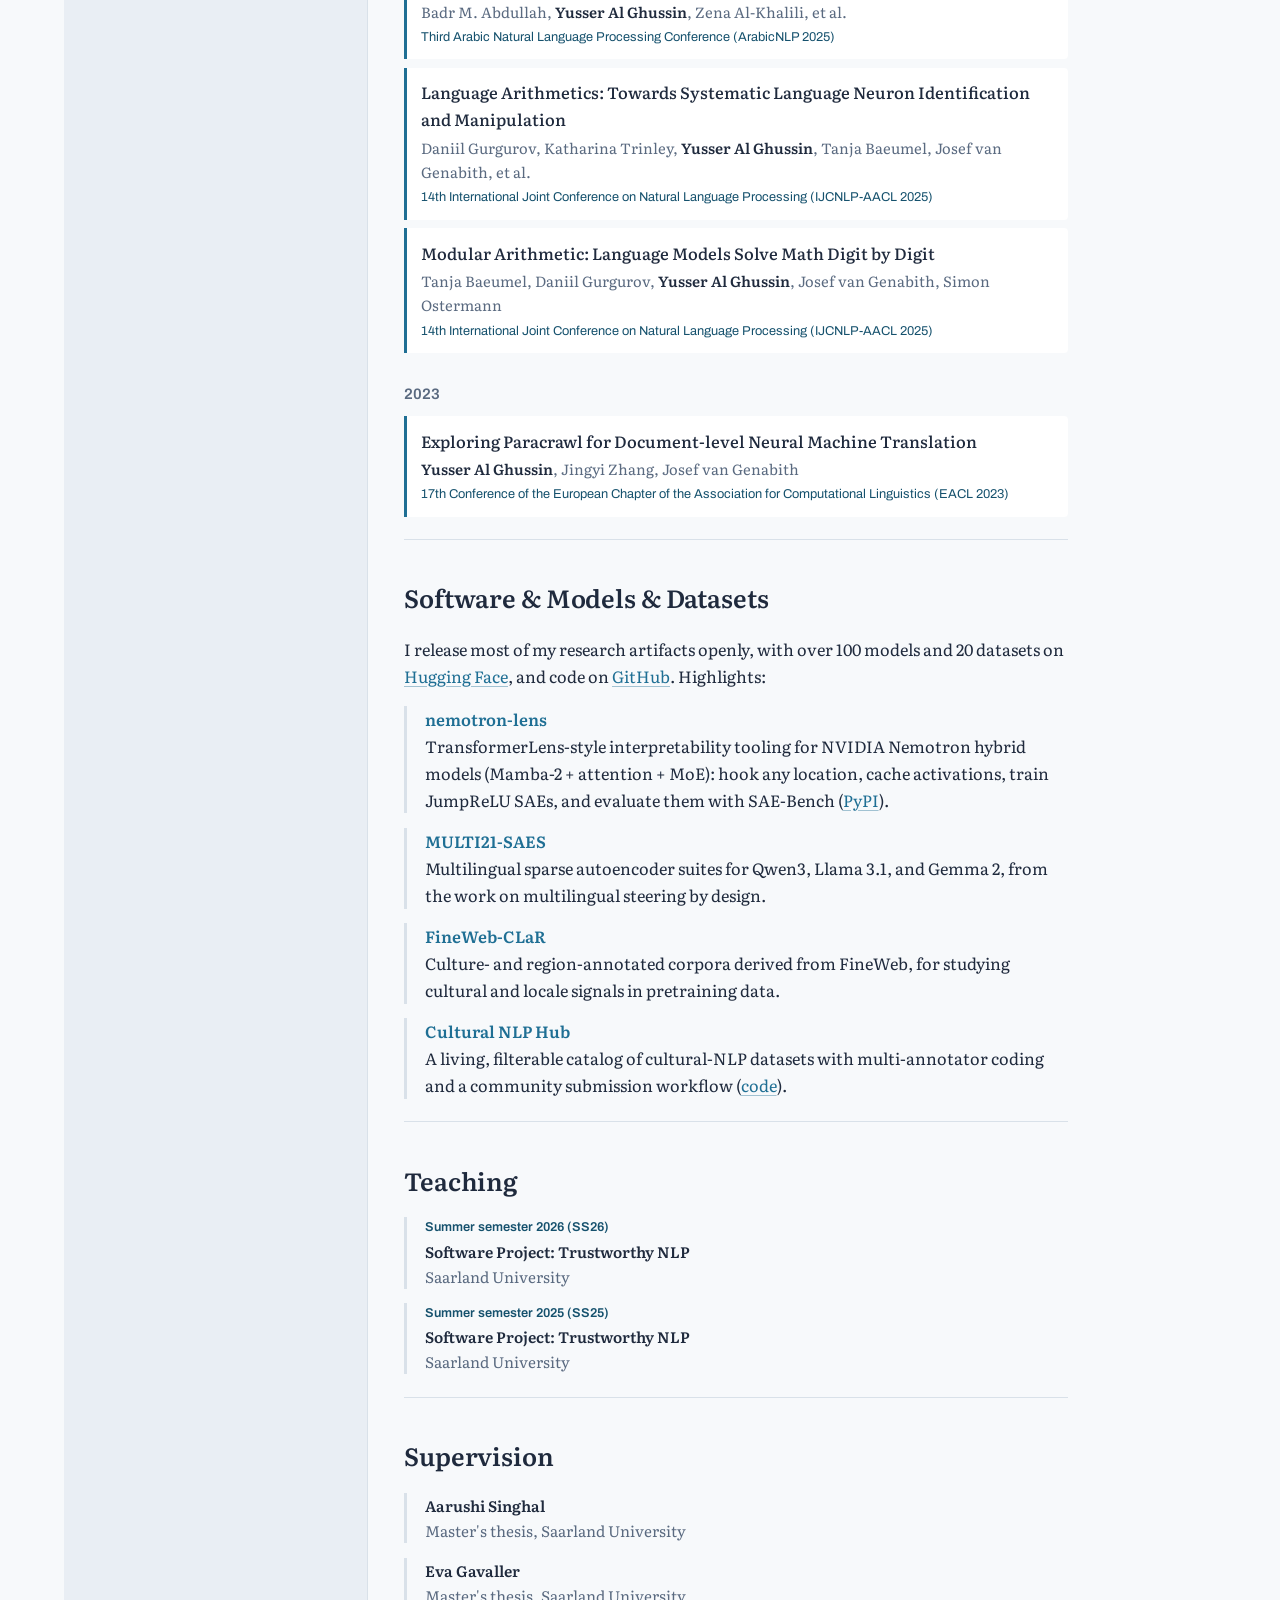
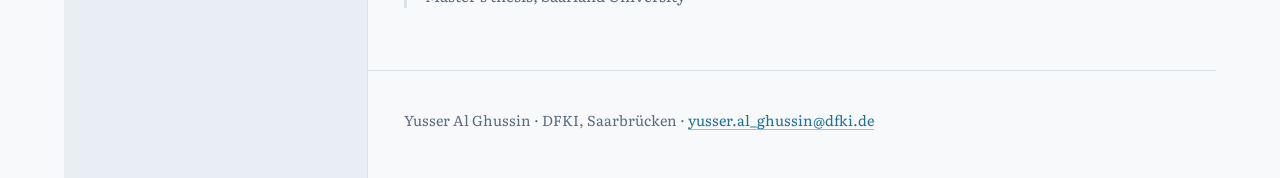
==== commit 4453601d: "Rename section to Software & Models & Datasets Co-Authored-By: Claude Fable 5 <noreply@anthropic.com" ====
--- a/index.html
+++ b/index.html
@@ -86,7 +86,7 @@
   <a href="#research">Research</a>
   <a href="#projects">Projects</a>
   <a href="#publications">Publications</a>
-  <a href="#software">Software &amp; Models</a>
+  <a href="#software">Software &amp; Models &amp; Datasets</a>
   <a href="#teaching">Teaching</a>
   <a href="#supervision">Supervision</a>
 </nav>
@@ -215,7 +215,7 @@
 </section>
 
 <section id="software">
-  <h2>Software &amp; Models</h2>
+  <h2>Software &amp; Models &amp; Datasets</h2>
   <p>I release most of my research artifacts openly, with over 100 models and 20 datasets on <a href="https://huggingface.co/Yusser">Hugging Face</a>, and code on <a href="https://github.com/Yusser96">GitHub</a>. Highlights:</p>
   <ul class="projects">
     <li>
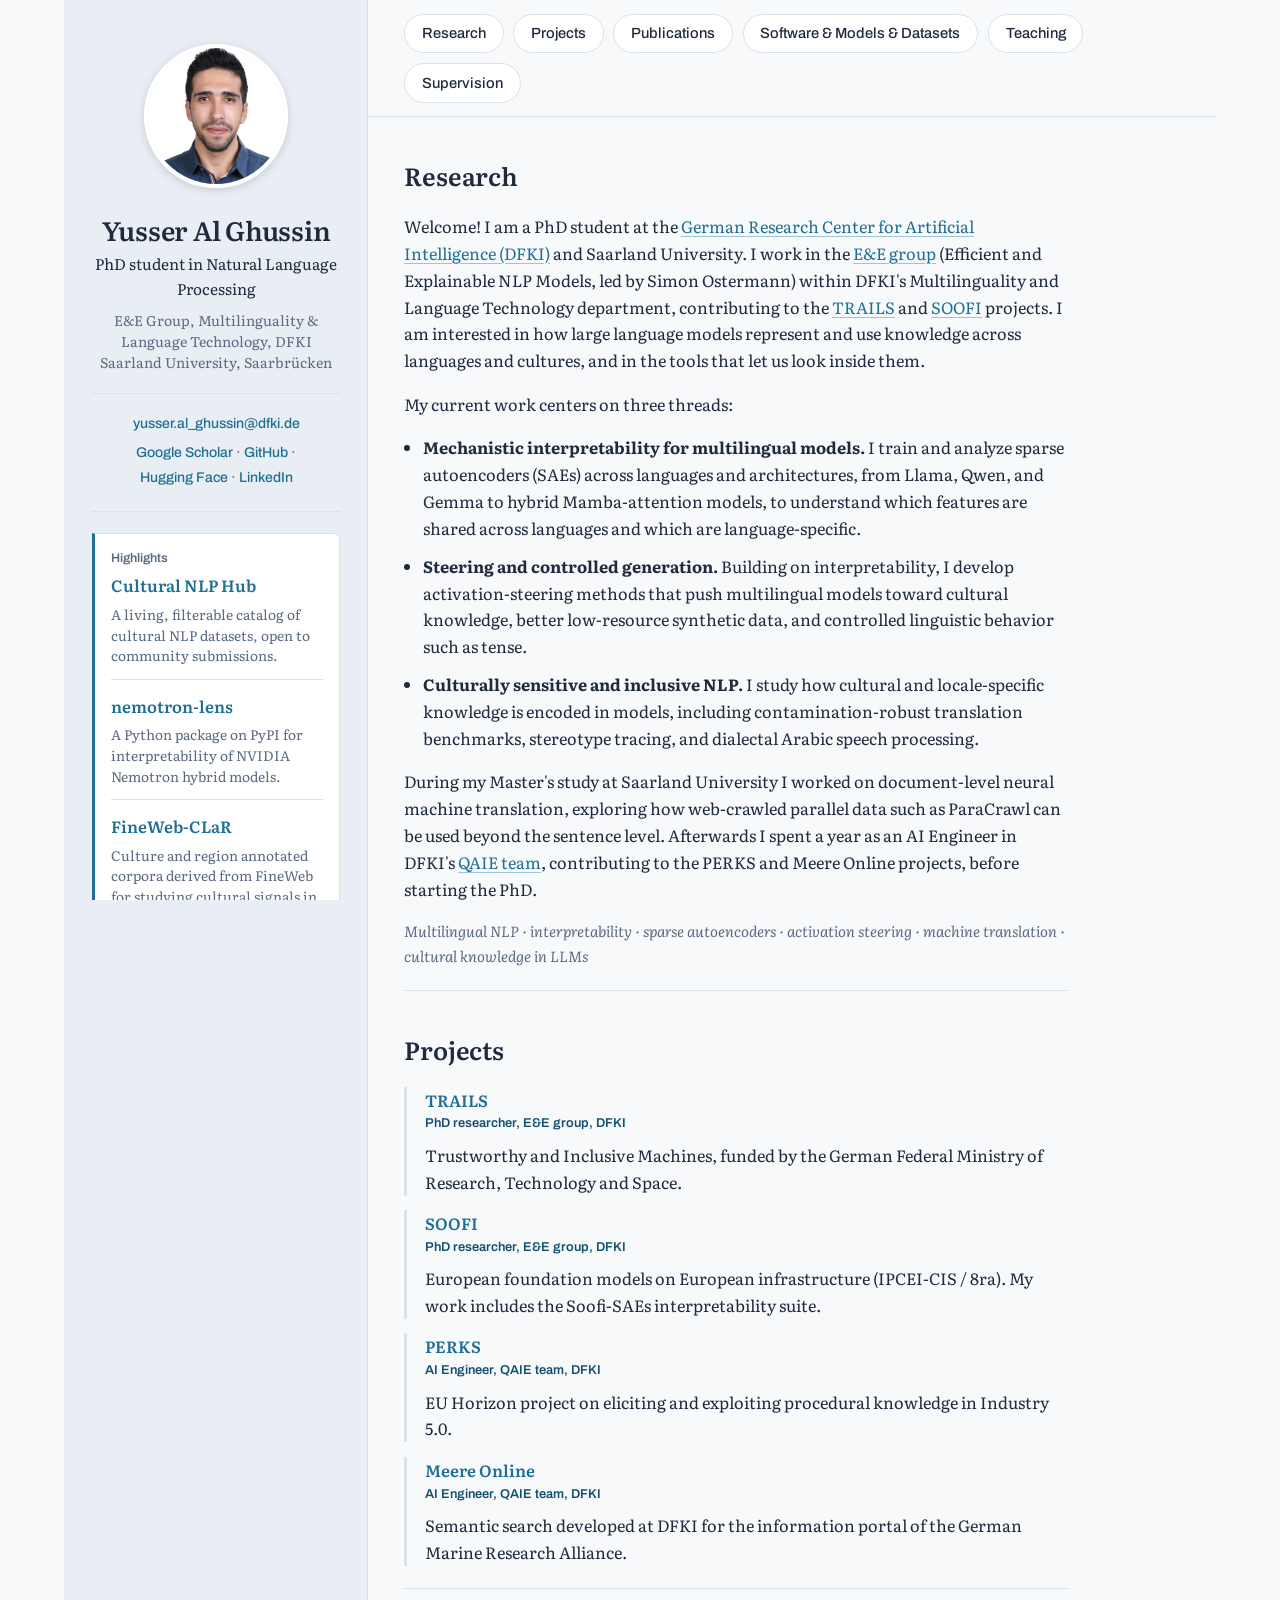
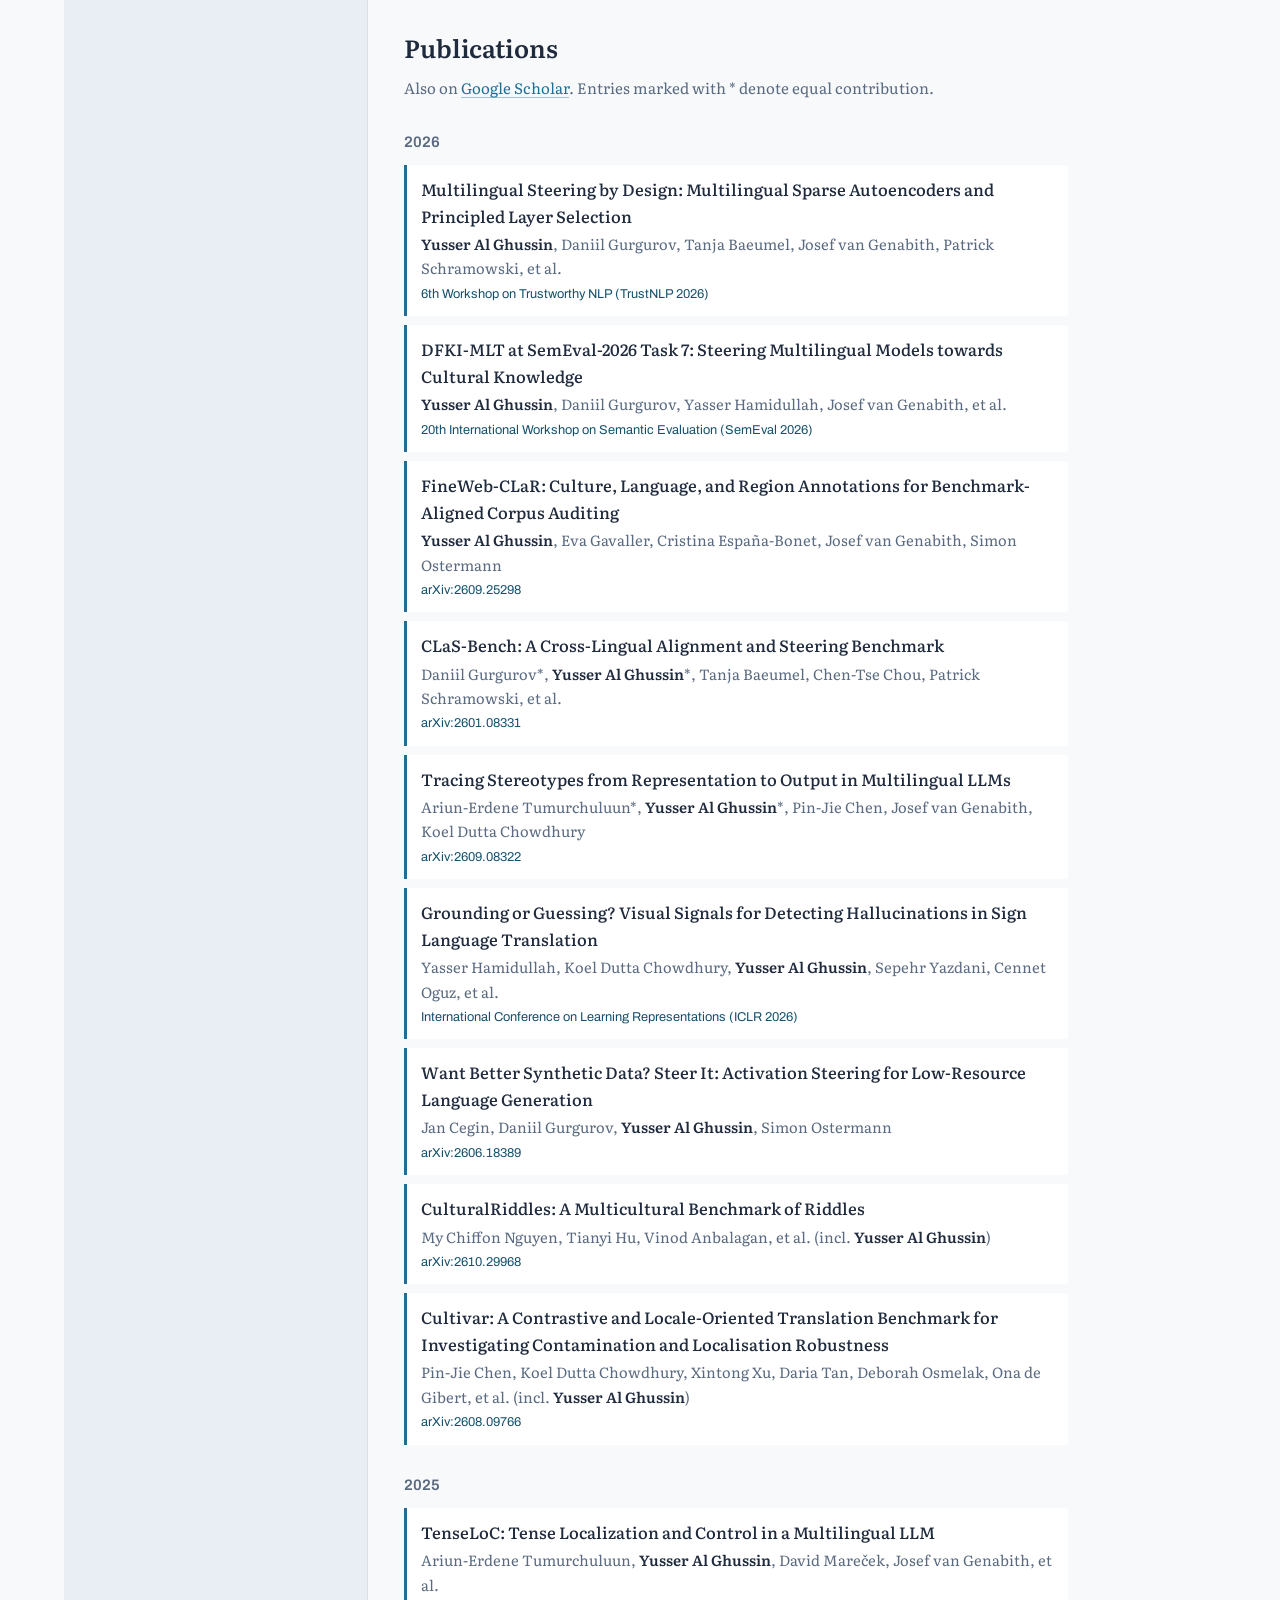
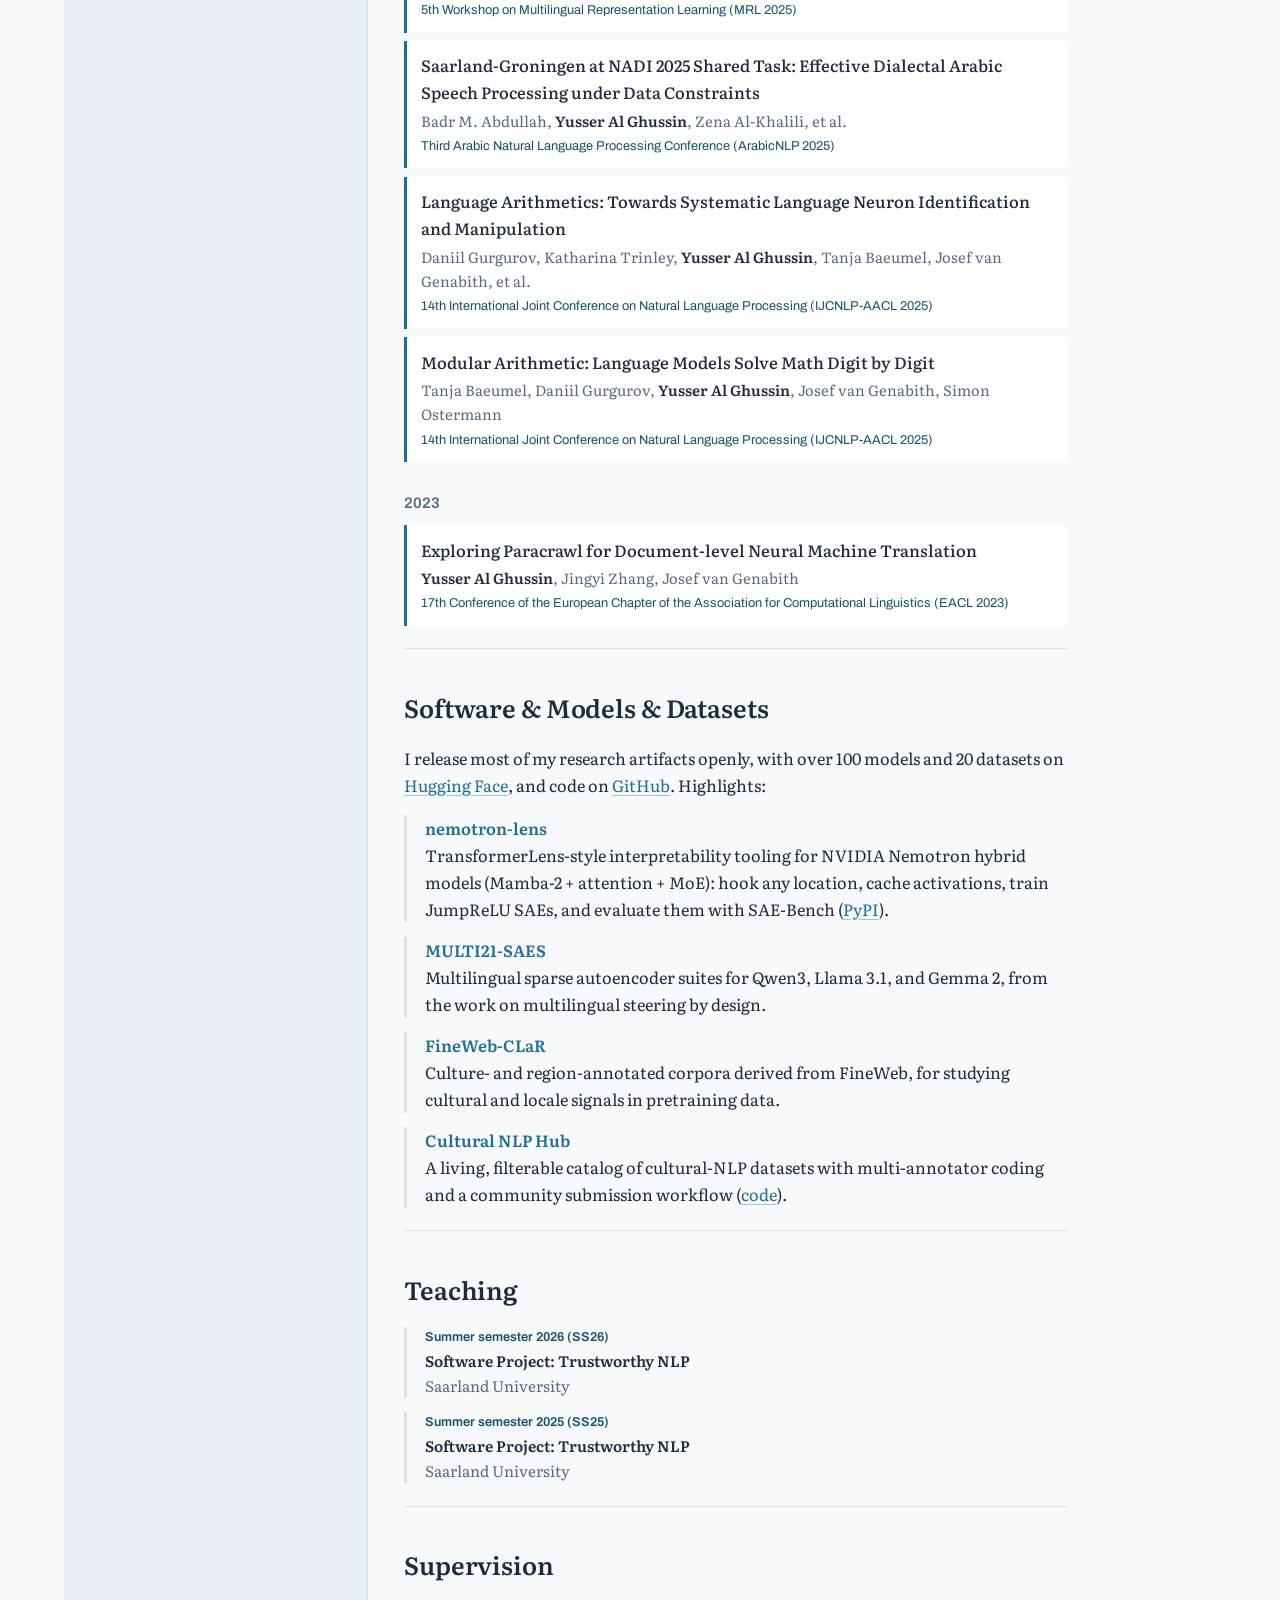
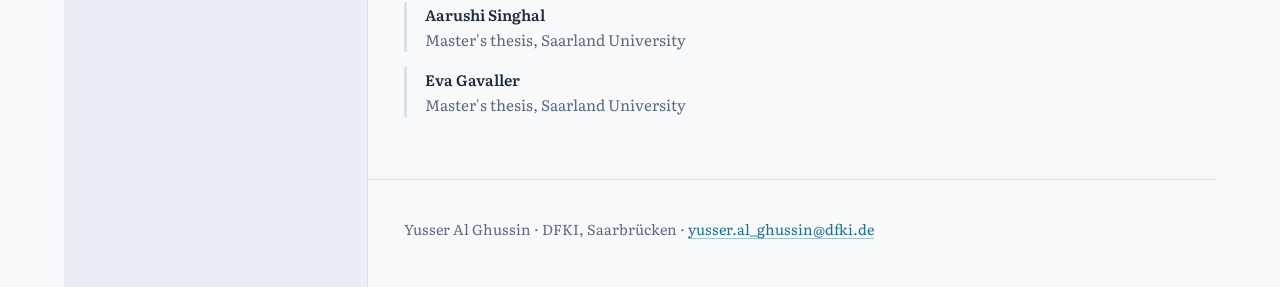
==== commit 9abce435: "Add CulturalRiddles paper (arXiv:2610.29968) Co-Authored-By: Claude Fable 5 <noreply@anthropic.com> " ====
--- a/index.html
+++ b/index.html
@@ -174,6 +174,11 @@
       <span class="pub-venue">arXiv:2606.18389</span>
     </li>
     <li>
+      <span class="pub-title"><a href="https://arxiv.org/abs/2610.29968">CulturalRiddles: A Multicultural Benchmark of Riddles</a></span>
+      <span class="pub-authors">My Chiffon Nguyen, Tianyi Hu, Vinod Anbalagan, et al. (incl. <em>Yusser Al Ghussin</em>)</span>
+      <span class="pub-venue">arXiv:2610.29968</span>
+    </li>
+    <li>
       <span class="pub-title"><a href="https://arxiv.org/abs/2608.09766">Cultivar: A Contrastive and Locale-Oriented Translation Benchmark for Investigating Contamination and Localisation Robustness</a></span>
       <span class="pub-authors">Pin-Jie Chen, Koel Dutta Chowdhury, Xintong Xu, Daria Tan, Deborah Osmelak, Ona de Gibert, et al. (incl. <em>Yusser Al Ghussin</em>)</span>
       <span class="pub-venue">arXiv:2608.09766</span>
@@ -277,5 +282,7 @@
 
 </div>
 
+<!-- Cloudflare Web Analytics --><script type='module' src='https://static.cloudflareinsights.com/beacon.min.js' data-cf-beacon='{"token": "ce333696c22c491fa31a5064cb532cc9"}'></script><!-- End Cloudflare Web Analytics -->
+
 </body>
 </html>
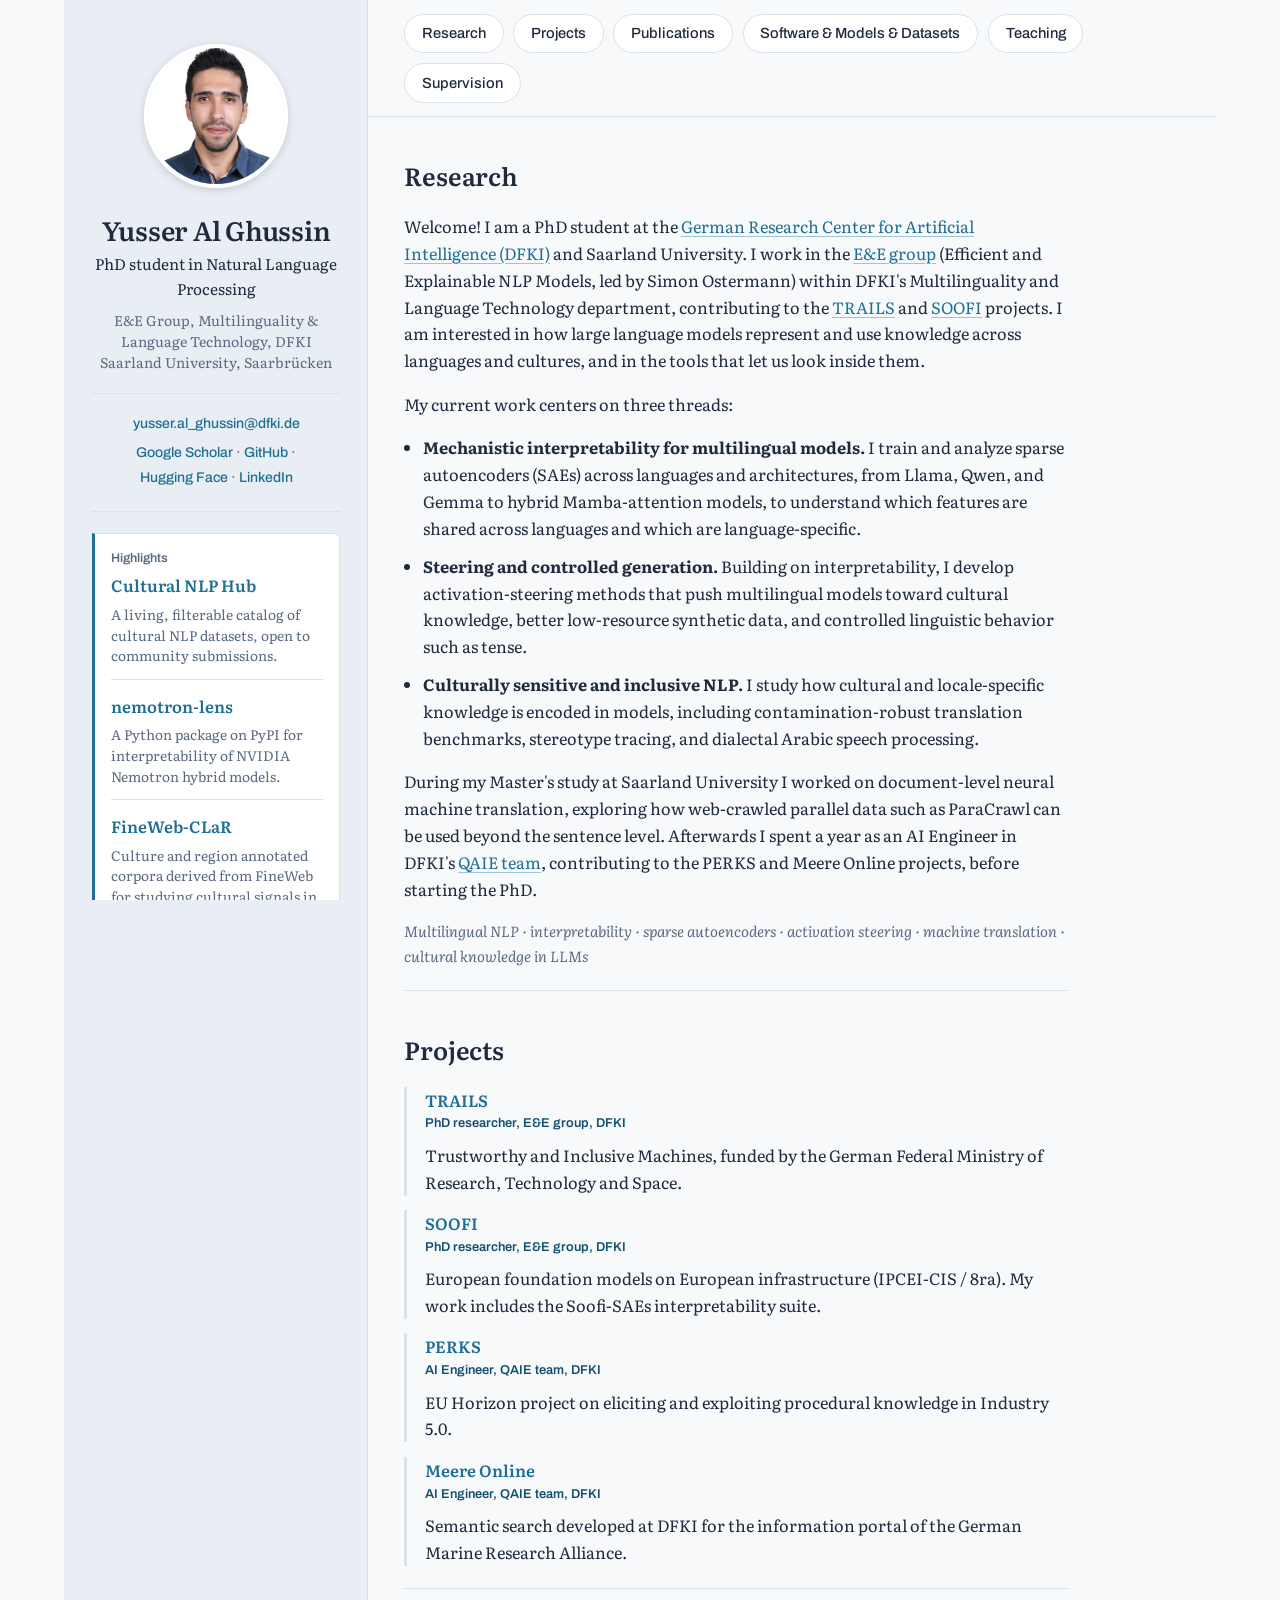
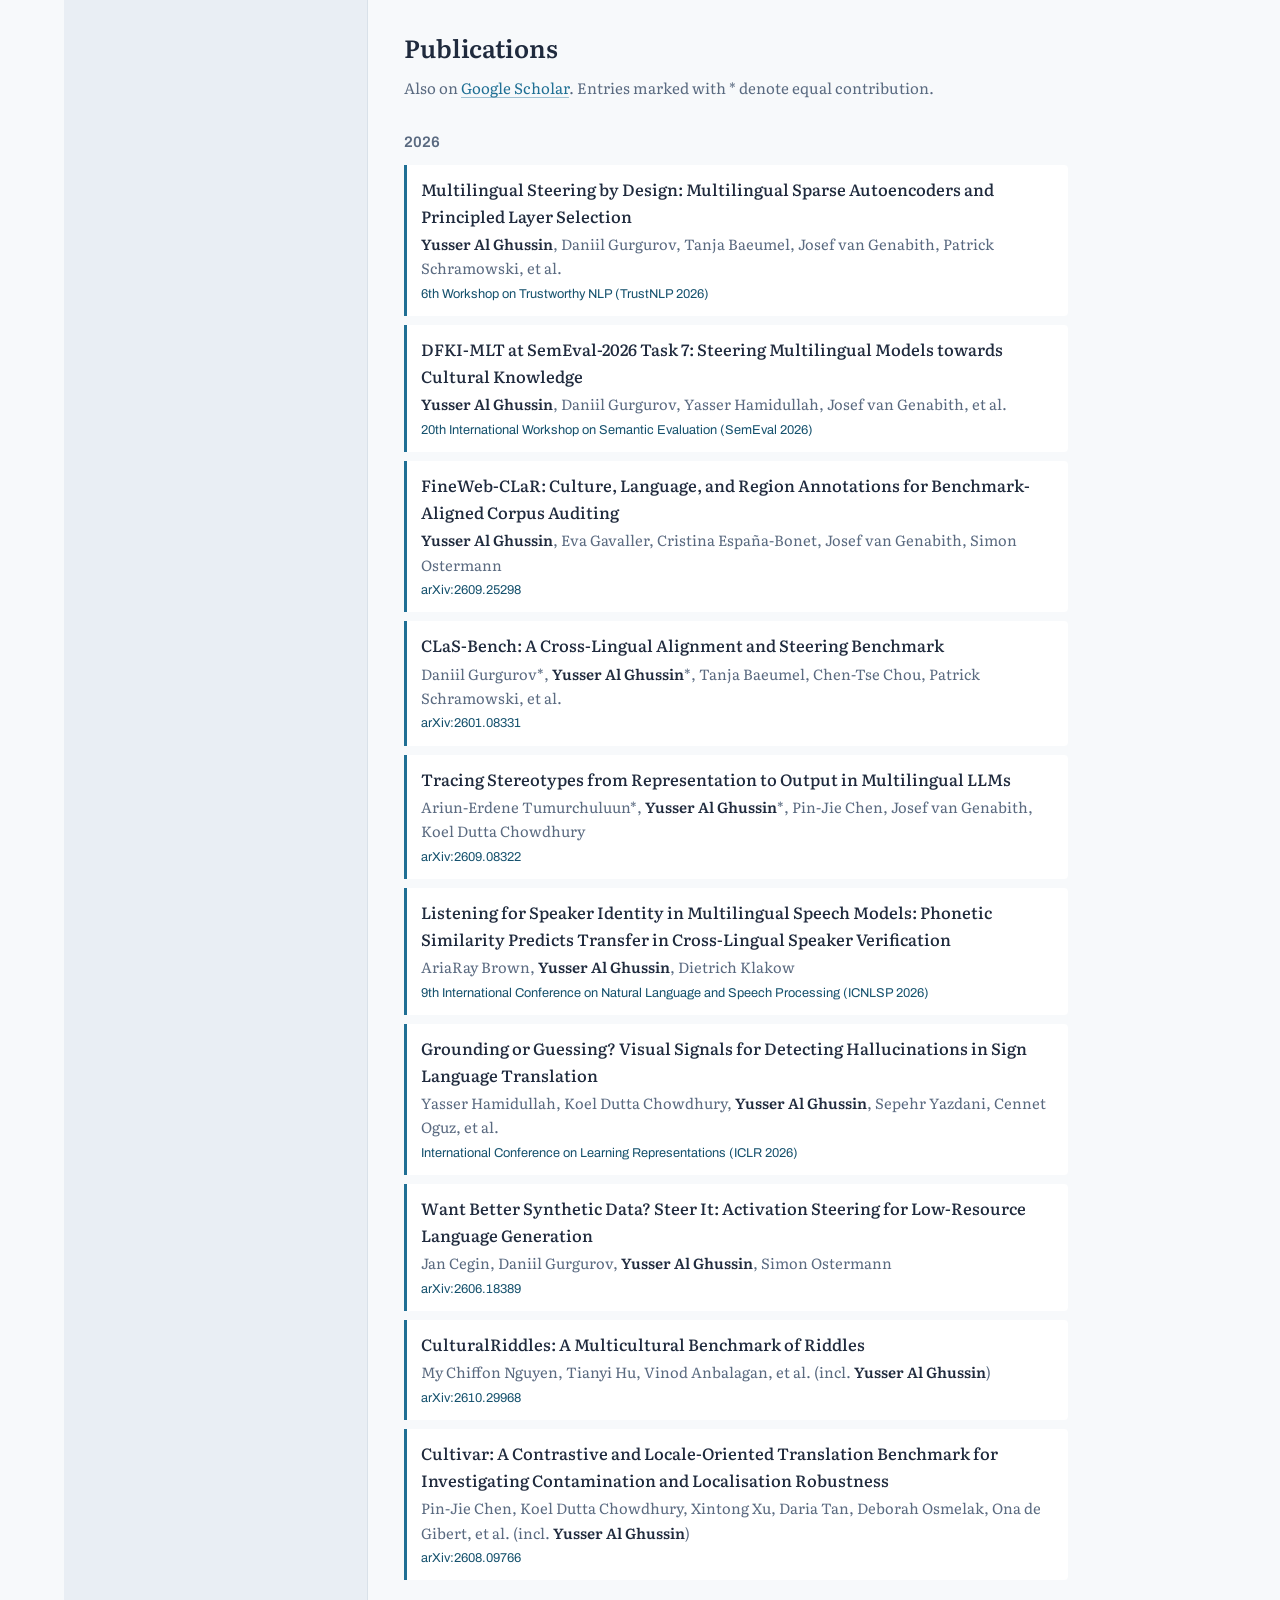
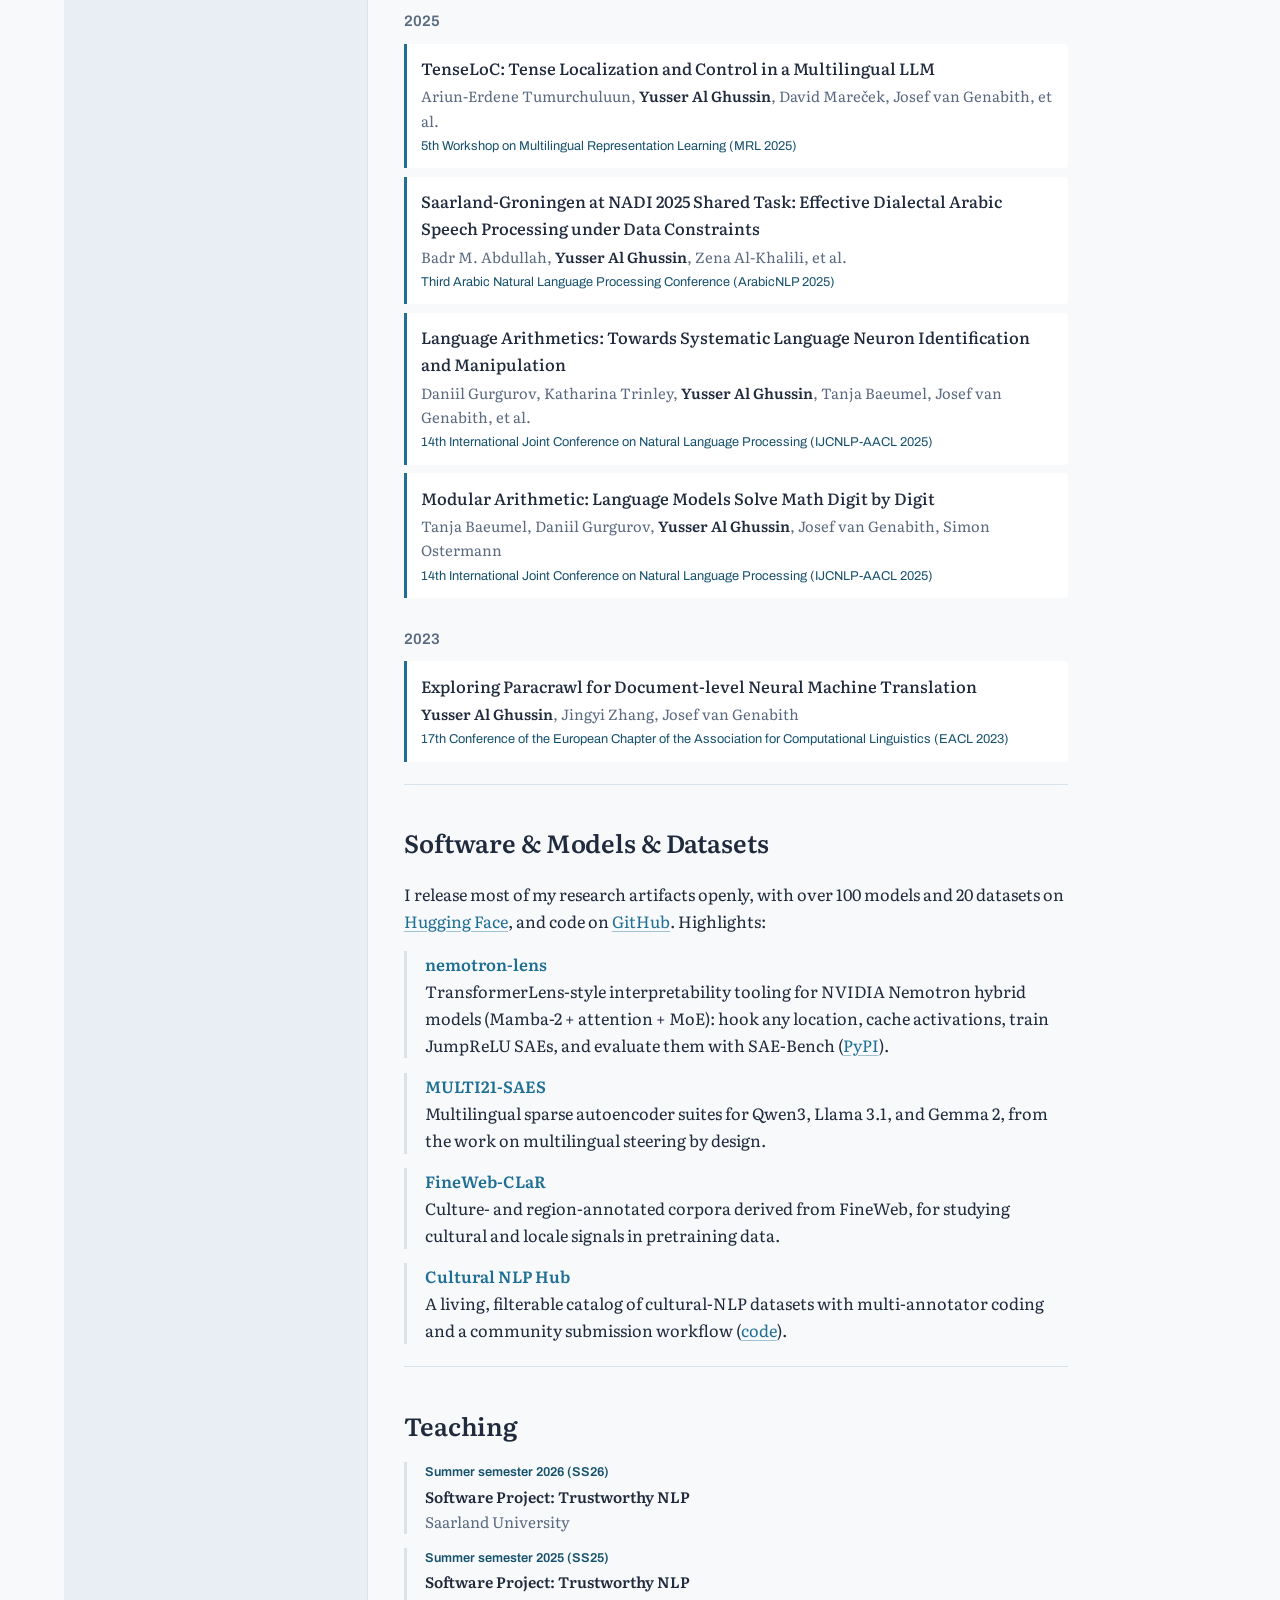
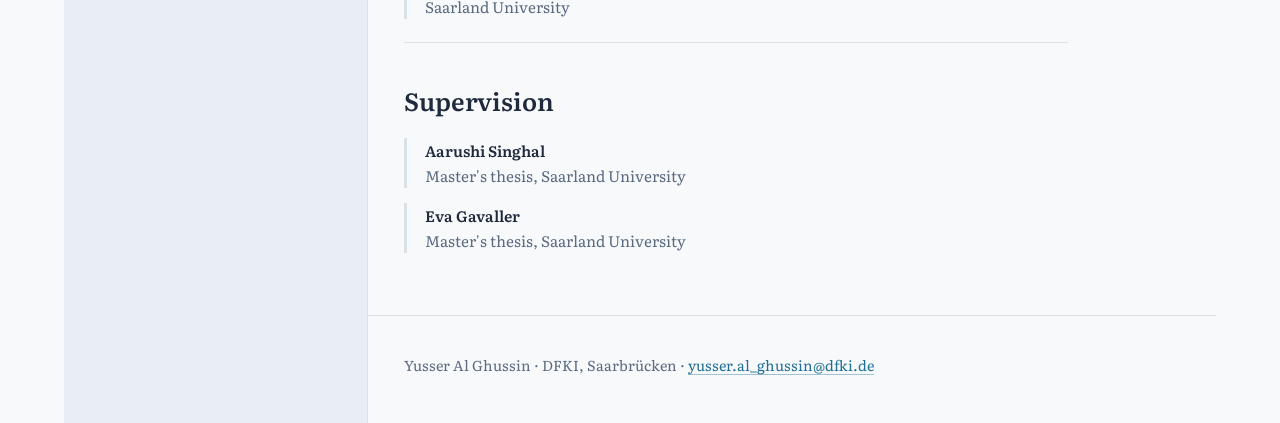
==== commit 5d0a41a7: "Add ICNLSP 2026 speaker verification paper from Google Scholar Co-Authored-By: Claude Fable 5 <norep" ====
--- a/index.html
+++ b/index.html
@@ -164,6 +164,11 @@
       <span class="pub-venue">arXiv:2609.08322</span>
     </li>
     <li>
+      <span class="pub-title"><a href="https://aclanthology.org/2026.icnlsp-1.39/">Listening for Speaker Identity in Multilingual Speech Models: Phonetic Similarity Predicts Transfer in Cross-Lingual Speaker Verification</a></span>
+      <span class="pub-authors">AriaRay Brown, <em>Yusser Al Ghussin</em>, Dietrich Klakow</span>
+      <span class="pub-venue">9th International Conference on Natural Language and Speech Processing (ICNLSP 2026)</span>
+    </li>
+    <li>
       <span class="pub-title"><a href="https://scholar.google.com/citations?user=9yrUZzwAAAAJ&amp;hl=en">Grounding or Guessing? Visual Signals for Detecting Hallucinations in Sign Language Translation</a></span>
       <span class="pub-authors">Yasser Hamidullah, Koel Dutta Chowdhury, <em>Yusser Al Ghussin</em>, Sepehr Yazdani, Cennet Oguz, et al.</span>
       <span class="pub-venue">International Conference on Learning Representations (ICLR 2026)</span>
